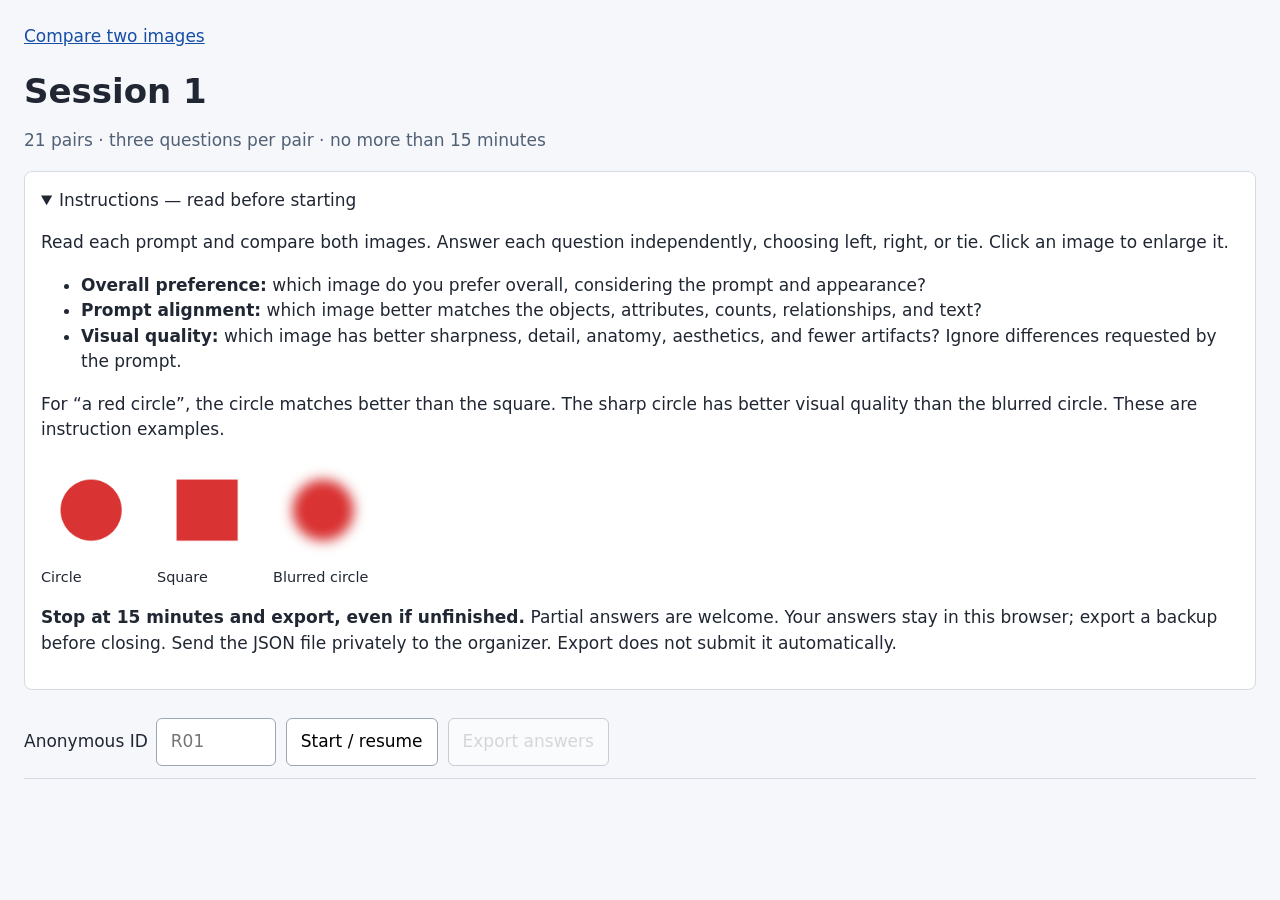
==== session_01.html @ f00c3ccf "Add image comparison sessions" ====
<!doctype html>
<html lang="en"><head><meta charset="utf-8"><meta name="viewport" content="width=device-width,initial-scale=1"><title>Compare two images</title><link rel="stylesheet" href="style.css"></head>
<body><a href="index.html">Compare two images</a><h1 id="session-label"></h1><p class="muted">21 pairs · three questions per pair · no more than 15 minutes</p>
<details class="intro" open><summary>Instructions — read before starting</summary>
<p>Read each prompt and compare both images. Answer each question independently, choosing left, right, or tie. Click an image to enlarge it.</p>
<ul><li><strong>Overall preference:</strong> which image do you prefer overall, considering the prompt and appearance?</li><li><strong>Prompt alignment:</strong> which image better matches the objects, attributes, counts, relationships, and text?</li><li><strong>Visual quality:</strong> which image has better sharpness, detail, anatomy, aesthetics, and fewer artifacts? Ignore differences requested by the prompt.</li></ul>
<p>For “a red circle”, the circle matches better than the square. The sharp circle has better visual quality than the blurred circle. These are instruction examples.</p>
<div class="examples"><figure><img src="examples/circle.png" alt="Sharp red circle"><figcaption>Circle</figcaption></figure><figure><img src="examples/square.png" alt="Red square"><figcaption>Square</figcaption></figure><figure><img src="examples/blurred.png" alt="Blurred red circle"><figcaption>Blurred circle</figcaption></figure></div>
<p><strong>Stop at 15 minutes and export, even if unfinished.</strong> Partial answers are welcome. Your answers stay in this browser; export a backup before closing. Send the JSON file privately to the organizer. Export does not submit it automatically.</p></details>
<header class="controls"><label for="rater">Anonymous ID <input id="rater" maxlength="4" autocomplete="off" placeholder="R01"></label><button id="start">Start / resume</button><button id="export" disabled>Export answers</button></header>
<p id="notice" role="status" aria-live="polite"></p>
<main id="main" hidden><div class="progress"><span id="count"></span><progress id="progress" aria-label="Completed pairs"></progress></div><p id="prompt"></p>
<div class="pair"><div><h2>Left</h2><img id="left" alt="Left candidate"></div><div><h2>Right</h2><img id="right" alt="Right candidate"></div></div><div id="questions"></div>
<nav class="navigation" aria-label="Pair navigation"><button id="previous">Previous</button><button id="next">Next</button></nav>
<p id="finished" class="card" hidden>All 21 pairs are complete. Press Export answers, then send the downloaded JSON file privately to the organizer.</p></main>
<dialog id="zoom"><button id="close-zoom">Close</button><img id="zoom-image" alt="Enlarged candidate"></dialog>
<script type="application/json" id="session-data">{"study_id": "6f9edae0-3ae7-50fb-ac0d-486de85fe782", "subset_id": "subset_15min_v1", "block_id": "session_01", "label": "Session 1", "trials": [{"id": "9a1ab357-9d6c-44af-a66b-0d37b5c99b49", "prompt": "An aged and weathered workbench is laden with tools and materials, its surface coated with a fine layer of sawdust. A rolled-out tape measure and a wooden ruler lie parallel across the bench, both extending their lengths to aid in an unseen project. Beside these measuring tools, a ceramic ashtray cradles a lit cigar and a smoldering cigarette, their trails of smoke winding upwards. The ashtray is situated to the left of the measuring tools, and behind it, various unfinished woodworks can be glimpsed, suggesting the area is frequented by a craftsman.", "left": "11e9c752-7a51-5aa9-ae68-851c902b0d36", "right": "d9f888f0-fff7-5aed-a50e-e0c012c7e04c", "block": "session_01"}, {"id": "61f53510-3206-4b53-9963-03d936d64282", "prompt": "a photo of a brown computer keyboard", "left": "26e65fdb-dd4e-51f5-9190-faed580a10ef", "right": "4fe7bbbf-581b-5810-a6d6-d01eebea097e", "block": "session_01"}, {"id": "0ff030b8-6238-40a0-8f5e-9ea362584ab3", "prompt": "This is a clay style image. A sloth crawls slowly across a dirt road winding through the center of a dense tropical forest. Its movements emphasize the calm rhythm of the natural surroundings, with vibrant greenery stretching in all directions under the bright daylight. The serene setting evokes a sense of stillness and connection to the jungle's unhurried pace. The sloth's deliberate journey becomes a quiet, captivating focal point amid the lush scenery.", "left": "0ea621ff-c10f-5cdd-80f2-3ecca922b241", "right": "48619fd9-8948-51a5-b05e-8ec4b40d72b8", "block": "session_01"}, {"id": "c59690b6-0be3-4109-a185-a46d5be9d918", "prompt": "A long, narrow black kitchen with yellow and white floor tiles.", "left": "b82affb0-2055-55f5-8338-20c3e4b1ceaa", "right": "2919752a-5c76-5383-b906-fe5200ba4522", "block": "session_01"}, {"id": "7380527c-2f25-48cd-9e69-9e1e2922bc1d", "prompt": "Pedestrians with umbrellas navigate a wet sidewalk glistening from the rainfall. The street alongside is lined with lampposts and trees that are gently swaying in the breeze. Puddles have formed on the ground, reflecting the overcast sky and the city buildings that loom in the background.", "left": "1224a605-53a6-5d47-9e1a-96ec6e01b86d", "right": "2ddfc048-a7f8-54b4-91b8-ebc60e7d92bc", "block": "session_01"}, {"id": "0189a5d9-e355-4369-b931-a26d726e8017", "prompt": "a photo of a green couch", "left": "96101402-4174-5b80-9136-6fb6cd539374", "right": "30a179c0-d8de-5737-b6c6-c5e85a92f06f", "block": "session_01"}, {"id": "5028fbe2-9b99-416a-9e25-23c0f987dcbc", "prompt": "In a spacious room, an ornate vintage clock with a large, circular face and roman numerals stands prominently against a pastel-colored wall, its intricate hands pointing to the time. Beside it, a small, oval-shaped mirror with an elegant antique frame hangs neatly, reflecting a portion of the room\u2019s interior. The contrast in size between the commanding presence of the clock and the modest mirror creates a unique focal point in the space.", "left": "72e4d16a-21fa-5421-b724-eb3781b8e2d8", "right": "e4978dc1-552a-5e9d-9363-7f0c0d9a3635", "block": "session_01"}, {"id": "4142452b-361c-47ab-bd99-26244b9368d9", "prompt": "Two hot dogs sit on a white paper plate near a soda cup which are sitting on a green picnic table while a bike and a silver car are parked nearby.", "left": "d739da3b-cb30-53eb-95e1-c6e22da2a383", "right": "3ebc3ae4-d1dd-52c9-b6c4-62fcc84ff7c1", "block": "session_01"}, {"id": "1cad91e8-7c36-470b-a0b9-ad71e13f1200", "prompt": "a photo of a red clock and a black cell phone", "left": "51188cc4-0df0-5943-a61b-771fbd3b18f4", "right": "b6d7e191-e63f-5b17-833a-faa17890d7b2", "block": "session_01"}, {"id": "9d3a2bb6-54d2-44bf-ad62-a1917dde33ae", "prompt": "A collection of eight elegant side chairs from the 1950s, designed by Gianni Vigorelli, each stands 37 1/2 inches tall. The frames are made from pearwood, featuring a warm, golden-brown hue with a smooth finish that highlights the wood's natural grain. The seats and backrests are upholstered in a sleek, black vinyl, providing a comfortable yet durable seating surface. These chairs measure 16 1/2 inches in width and 17 3/8 inches in depth, making them well-proportioned for a variety of dining spaces.", "left": "7140a8c3-3575-54de-8a7b-85d53f3dffc3", "right": "b1cd67e1-fb62-50c2-81ad-6123e7237102", "block": "session_01"}, {"id": "3103d904-1742-4bd0-bde5-b4a337ef373e", "prompt": "The entire scene is depicted in an anime style with a masked figure in a black dress and gloves, long black hair, green eyes, holding a baton. The dress is adorned with intricate lace patterns, and the gloves are velvet. The figure stands in a moonlit forest, surrounded by towering trees and glistening dew on leaves.", "left": "a493c660-b9b6-58a8-93b3-5342c9d75d99", "right": "e266d5c0-de96-5c3c-8621-d533b2bd259b", "block": "session_01"}, {"id": "b7b3aa30-e3d9-46bf-8a1e-e9386d384bd8", "prompt": "An open pencil case with a variety of colored pencils strewn about lies adjacent to a set of sleek, black binoculars resting on the smooth surface of an aged oak desk. The desk, marked by the patina of use, features intricate grain patterns and is sprinkled with fine papers and an antique brass lamp. The combination of school supplies and exploratory equipment suggests a space dedicated to both study and adventure.", "left": "b24f66bd-04e5-58ab-b3eb-2694b84c4f03", "right": "35836e07-c595-5c7b-bf2f-b2d2c19e04cc", "block": "session_01"}, {"id": "e5c5fb71-a8c3-4f6a-9901-12ada523be6d", "prompt": "The entire scene is depicted in an anime style with a masked figure in a black dress and gloves, long black hair, green eyes, holding a baton. The dress is adorned with intricate lace patterns, and the gloves are velvet. The figure stands in a moonlit forest, surrounded by towering trees and glistening dew on leaves.", "left": "1e177cee-050a-5d0e-8cdd-097670752470", "right": "da013648-c3e2-535d-8a92-cb77ed056373", "block": "session_01"}, {"id": "efe6171b-5723-4959-b415-1accf5a3e893", "prompt": "In the soft glow of the waning daylight that filters through the window of an old-fashioned boutique, a tie with a classic diamond pattern rests elegantly on top of a pair of well-used skater sneakers. The sneakers exhibit a history of adventures in their scuffed edges and faded canvas. Set against a backdrop of antique furnishings and eclectic trinkets, the tie's smooth texture contrasts with the rough fabric of the shoes.", "left": "fa6db5ba-7808-56f6-ae10-d07ad632b96f", "right": "49764148-e175-5329-bf31-eb790506166e", "block": "session_01"}, {"id": "d5a7161c-6b8a-4ec7-9f7b-2da2d8680e4d", "prompt": "An illustration captures a profile view of an individual with flowing white hair adorned by a gold star-shaped hairpin. The person wears a white outfit with intricate gold accents, including a high collar and subtle orange highlights, contributing warmth. The background showcases a gradient of yellow and orange, evoking sunrise or sunset. The posture is poised, with a slight head turn suggesting calm and elegance. The entire scene is depicted in a style inspired by graffiti.", "left": "9f14df6c-26c3-5e6d-8990-f19efcc97aa5", "right": "df05479c-f98d-57db-8af1-9e35b2bb5ed0", "block": "session_01"}, {"id": "5c9fb440-5ecc-4838-9e33-ae648b5ff9ef", "prompt": "two white sheep, a black goat and a white goat in a field", "left": "16bcc9f1-7a5c-54c5-a9e9-7474401bb5c6", "right": "132a3897-ccc0-53dd-8013-4736a461a003", "block": "session_01"}, {"id": "439f4b86-cd6a-4e0c-b427-965607db34e0", "prompt": "A muscular, drenched figure stands chest-deep in rippling water, his soaked shirt clinging to his fit build. He sports a rugged beard, facial scars on face and arm, and smiles with eyes closed, mouth ajar showing teeth and tongue. Behind him glow blurry city lights and moon, enriching the night vibe. This picture follows an anime-inspired Celluloid visual style.", "left": "120e013b-3e1b-5b6d-a7bf-ec2a161a441c", "right": "76c64bc9-5545-55b3-9acf-7a743796eda6", "block": "session_01"}, {"id": "c275663e-85ae-4d15-a3d1-4466dbe7afb7", "prompt": "a photo of a red cake and a purple chair", "left": "d8b0ba22-6e74-5b33-ad62-0ad2a3202a6f", "right": "495556c8-f3a1-5ee0-952a-1435e5798023", "block": "session_01"}, {"id": "59eae69a-a09c-43de-912e-a61b76ad2cfc", "prompt": "a photo of a white boat and an orange hot dog", "left": "702cd387-d8c0-5736-8dee-7e94afac5761", "right": "ec7ba69e-c90c-51f9-a0c3-82906aa49350", "block": "session_01"}, {"id": "5cae1234-bb10-4406-9a55-805dd0cd8cc6", "prompt": "In the foreground, a young girl joyfully holding a colorful Rubik's cube, dressed in a crisp school uniform. Behind her, alternate versions of herself appear, one in casual attire and another in a whimsical themed costume, all suggesting a multiverse concept. This picture is created in the pointillism style.", "left": "d4dcd30a-5e20-5f05-a2ab-5f8a95721d5b", "right": "8fcf1f5a-92d3-5143-b4cf-cf6618ce7655", "block": "session_01"}, {"id": "27503d1e-1756-40d4-b187-594d577b1f95", "prompt": "a key in front of a bicycle", "left": "888fb1e4-6c5e-5d3c-8120-c427a51b83f0", "right": "ed5603fb-3e23-59d0-b490-80d43cde563a", "block": "session_01"}], "images": {"11e9c752-7a51-5aa9-ae68-851c902b0d36": "assets/11e9c752-7a51-5aa9-ae68-851c902b0d36.jpg", "d9f888f0-fff7-5aed-a50e-e0c012c7e04c": "assets/d9f888f0-fff7-5aed-a50e-e0c012c7e04c.jpg", "26e65fdb-dd4e-51f5-9190-faed580a10ef": "assets/26e65fdb-dd4e-51f5-9190-faed580a10ef.jpg", "4fe7bbbf-581b-5810-a6d6-d01eebea097e": "assets/4fe7bbbf-581b-5810-a6d6-d01eebea097e.jpg", "0ea621ff-c10f-5cdd-80f2-3ecca922b241": "assets/0ea621ff-c10f-5cdd-80f2-3ecca922b241.jpg", "48619fd9-8948-51a5-b05e-8ec4b40d72b8": "assets/48619fd9-8948-51a5-b05e-8ec4b40d72b8.jpg", "b82affb0-2055-55f5-8338-20c3e4b1ceaa": "assets/b82affb0-2055-55f5-8338-20c3e4b1ceaa.jpg", "2919752a-5c76-5383-b906-fe5200ba4522": "assets/2919752a-5c76-5383-b906-fe5200ba4522.jpg", "1224a605-53a6-5d47-9e1a-96ec6e01b86d": "assets/1224a605-53a6-5d47-9e1a-96ec6e01b86d.jpg", "2ddfc048-a7f8-54b4-91b8-ebc60e7d92bc": "assets/2ddfc048-a7f8-54b4-91b8-ebc60e7d92bc.jpg", "96101402-4174-5b80-9136-6fb6cd539374": "assets/96101402-4174-5b80-9136-6fb6cd539374.jpg", "30a179c0-d8de-5737-b6c6-c5e85a92f06f": "assets/30a179c0-d8de-5737-b6c6-c5e85a92f06f.jpg", "72e4d16a-21fa-5421-b724-eb3781b8e2d8": "assets/72e4d16a-21fa-5421-b724-eb3781b8e2d8.jpg", "e4978dc1-552a-5e9d-9363-7f0c0d9a3635": "assets/e4978dc1-552a-5e9d-9363-7f0c0d9a3635.jpg", "d739da3b-cb30-53eb-95e1-c6e22da2a383": "assets/d739da3b-cb30-53eb-95e1-c6e22da2a383.jpg", "3ebc3ae4-d1dd-52c9-b6c4-62fcc84ff7c1": "assets/3ebc3ae4-d1dd-52c9-b6c4-62fcc84ff7c1.jpg", "51188cc4-0df0-5943-a61b-771fbd3b18f4": "assets/51188cc4-0df0-5943-a61b-771fbd3b18f4.jpg", "b6d7e191-e63f-5b17-833a-faa17890d7b2": "assets/b6d7e191-e63f-5b17-833a-faa17890d7b2.jpg", "7140a8c3-3575-54de-8a7b-85d53f3dffc3": "assets/7140a8c3-3575-54de-8a7b-85d53f3dffc3.jpg", "b1cd67e1-fb62-50c2-81ad-6123e7237102": "assets/b1cd67e1-fb62-50c2-81ad-6123e7237102.jpg", "a493c660-b9b6-58a8-93b3-5342c9d75d99": "assets/a493c660-b9b6-58a8-93b3-5342c9d75d99.jpg", "e266d5c0-de96-5c3c-8621-d533b2bd259b": "assets/e266d5c0-de96-5c3c-8621-d533b2bd259b.jpg", "b24f66bd-04e5-58ab-b3eb-2694b84c4f03": "assets/b24f66bd-04e5-58ab-b3eb-2694b84c4f03.jpg", "35836e07-c595-5c7b-bf2f-b2d2c19e04cc": "assets/35836e07-c595-5c7b-bf2f-b2d2c19e04cc.jpg", "1e177cee-050a-5d0e-8cdd-097670752470": "assets/1e177cee-050a-5d0e-8cdd-097670752470.jpg", "da013648-c3e2-535d-8a92-cb77ed056373": "assets/da013648-c3e2-535d-8a92-cb77ed056373.jpg", "fa6db5ba-7808-56f6-ae10-d07ad632b96f": "assets/fa6db5ba-7808-56f6-ae10-d07ad632b96f.jpg", "49764148-e175-5329-bf31-eb790506166e": "assets/49764148-e175-5329-bf31-eb790506166e.jpg", "9f14df6c-26c3-5e6d-8990-f19efcc97aa5": "assets/9f14df6c-26c3-5e6d-8990-f19efcc97aa5.jpg", "df05479c-f98d-57db-8af1-9e35b2bb5ed0": "assets/df05479c-f98d-57db-8af1-9e35b2bb5ed0.jpg", "16bcc9f1-7a5c-54c5-a9e9-7474401bb5c6": "assets/16bcc9f1-7a5c-54c5-a9e9-7474401bb5c6.jpg", "132a3897-ccc0-53dd-8013-4736a461a003": "assets/132a3897-ccc0-53dd-8013-4736a461a003.jpg", "120e013b-3e1b-5b6d-a7bf-ec2a161a441c": "assets/120e013b-3e1b-5b6d-a7bf-ec2a161a441c.jpg", "76c64bc9-5545-55b3-9acf-7a743796eda6": "assets/76c64bc9-5545-55b3-9acf-7a743796eda6.jpg", "d8b0ba22-6e74-5b33-ad62-0ad2a3202a6f": "assets/d8b0ba22-6e74-5b33-ad62-0ad2a3202a6f.jpg", "495556c8-f3a1-5ee0-952a-1435e5798023": "assets/495556c8-f3a1-5ee0-952a-1435e5798023.jpg", "702cd387-d8c0-5736-8dee-7e94afac5761": "assets/702cd387-d8c0-5736-8dee-7e94afac5761.jpg", "ec7ba69e-c90c-51f9-a0c3-82906aa49350": "assets/ec7ba69e-c90c-51f9-a0c3-82906aa49350.jpg", "d4dcd30a-5e20-5f05-a2ab-5f8a95721d5b": "assets/d4dcd30a-5e20-5f05-a2ab-5f8a95721d5b.jpg", "8fcf1f5a-92d3-5143-b4cf-cf6618ce7655": "assets/8fcf1f5a-92d3-5143-b4cf-cf6618ce7655.jpg", "888fb1e4-6c5e-5d3c-8120-c427a51b83f0": "assets/888fb1e4-6c5e-5d3c-8120-c427a51b83f0.jpg", "ed5603fb-3e23-59d0-b490-80d43cde563a": "assets/ed5603fb-3e23-59d0-b490-80d43cde563a.jpg"}}</script><script src="session.js"></script></body></html>
---- style.css ----
:root{font:17px/1.5 system-ui,sans-serif;color:#202733;background:#f5f7fa}
body{max-width:1450px;margin:24px auto;padding:0 24px 48px}
h1{line-height:1.15;margin-bottom:8px}h2{font-size:1.15rem}
a{color:#174ea6}button,input{font:inherit;padding:10px 14px;border:1px solid #9ca6b4;border-radius:6px}button{cursor:pointer;background:white}button:disabled{cursor:default;opacity:.5}button:focus-visible,input:focus-visible,a:focus-visible{outline:3px solid #1767cf;outline-offset:3px}
.intro,.card,details,fieldset{background:white;border:1px solid #d4dbe4;border-radius:8px;padding:16px;margin:16px 0}
.muted{color:#516075}.controls{position:sticky;top:0;background:#f5f7fa;padding:12px 0;z-index:1;border-bottom:1px solid #d4dbe4;display:flex;align-items:center;gap:10px;flex-wrap:wrap}.controls label{display:flex;align-items:center;gap:8px}.controls input{width:90px}
.progress{margin:12px 0}progress{width:100%;height:18px}#notice{display:block;margin-top:8px;color:#7b3210}#prompt{white-space:pre-wrap;line-height:1.6;background:white;padding:16px;border-radius:8px}
.pair{display:grid;grid-template-columns:1fr 1fr;gap:18px}.pair h2{margin:4px 0}.pair img{display:block;width:100%;aspect-ratio:1;object-fit:contain;cursor:zoom-in;background:#e6ebf1}
legend{font-weight:650}fieldset label{display:inline-flex;align-items:center;gap:8px;margin-right:20px;padding:8px;cursor:pointer}fieldset input{width:18px;height:18px}
.navigation{display:flex;gap:12px;margin-top:16px}.examples{display:flex;gap:16px;flex-wrap:wrap}.examples figure{margin:0;font-size:.85rem}.examples img{width:100px;height:100px;object-fit:contain}
dialog{max-width:96vw;max-height:96vh;border:1px solid #aab5c4;border-radius:8px}dialog img{display:block;max-width:90vw;max-height:88vh;width:auto;height:auto}dialog::backdrop{background:#202733aa}
.sessions{display:grid;grid-template-columns:repeat(auto-fit,minmax(200px,1fr));gap:16px}.sessions a{display:block;padding:20px;background:white;border:1px solid #d4dbe4;border-radius:8px;font-weight:650;text-decoration:none}.sessions a:hover{border-color:#174ea6}
@media(max-width:650px){body{padding:0 12px}.pair{gap:8px}.controls{position:static}fieldset label{margin-right:6px}}
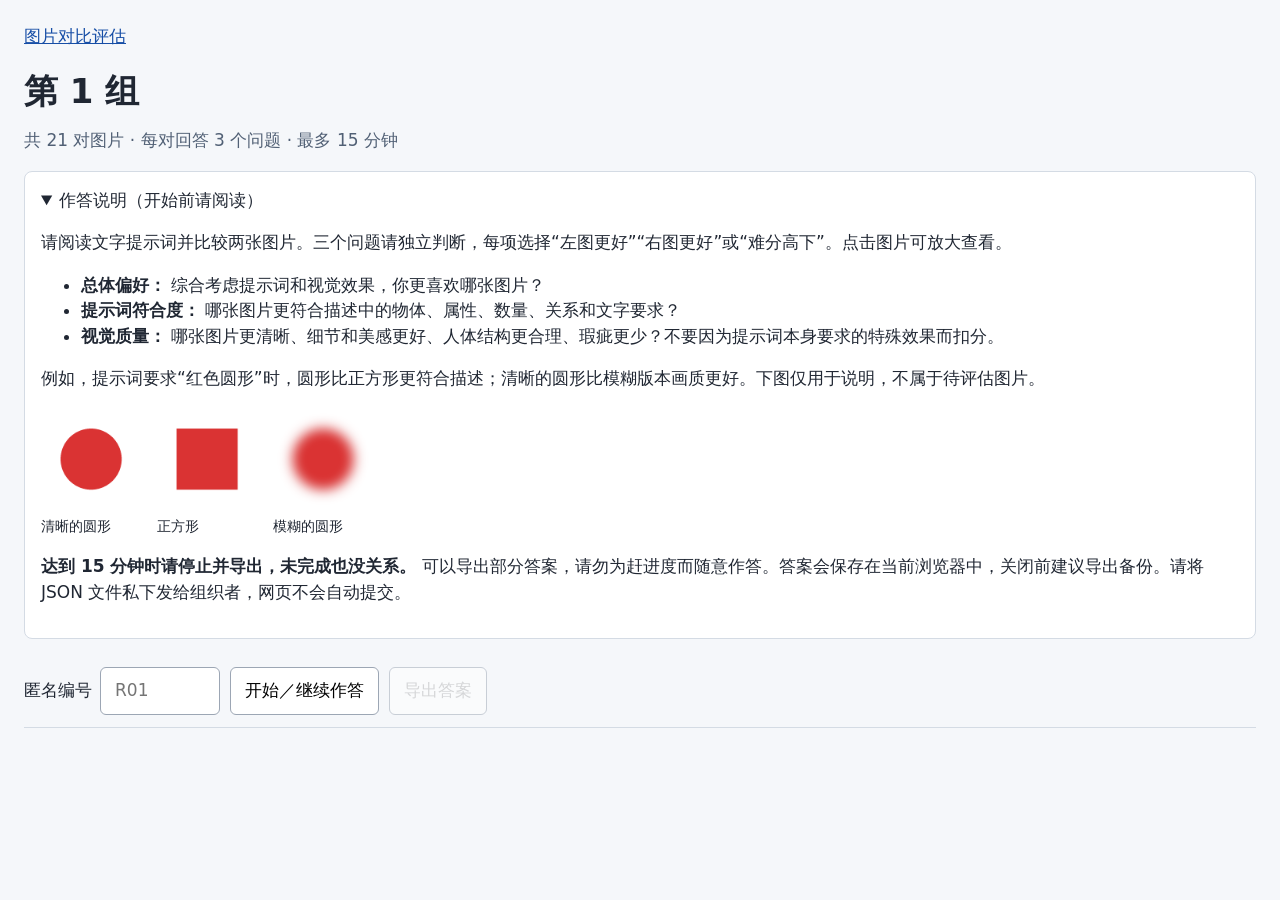
==== commit f7cab70b: "Localize volunteer pages and instructions in Simplified Chinese" ====
--- a/session_01.html
+++ b/session_01.html
@@ -1,17 +1,17 @@
 <!doctype html>
-<html lang="en"><head><meta charset="utf-8"><meta name="viewport" content="width=device-width,initial-scale=1"><title>Compare two images</title><link rel="stylesheet" href="style.css"></head>
-<body><a href="index.html">Compare two images</a><h1 id="session-label"></h1><p class="muted">21 pairs · three questions per pair · no more than 15 minutes</p>
-<details class="intro" open><summary>Instructions — read before starting</summary>
-<p>Read each prompt and compare both images. Answer each question independently, choosing left, right, or tie. Click an image to enlarge it.</p>
-<ul><li><strong>Overall preference:</strong> which image do you prefer overall, considering the prompt and appearance?</li><li><strong>Prompt alignment:</strong> which image better matches the objects, attributes, counts, relationships, and text?</li><li><strong>Visual quality:</strong> which image has better sharpness, detail, anatomy, aesthetics, and fewer artifacts? Ignore differences requested by the prompt.</li></ul>
-<p>For “a red circle”, the circle matches better than the square. The sharp circle has better visual quality than the blurred circle. These are instruction examples.</p>
-<div class="examples"><figure><img src="examples/circle.png" alt="Sharp red circle"><figcaption>Circle</figcaption></figure><figure><img src="examples/square.png" alt="Red square"><figcaption>Square</figcaption></figure><figure><img src="examples/blurred.png" alt="Blurred red circle"><figcaption>Blurred circle</figcaption></figure></div>
-<p><strong>Stop at 15 minutes and export, even if unfinished.</strong> Partial answers are welcome. Your answers stay in this browser; export a backup before closing. Send the JSON file privately to the organizer. Export does not submit it automatically.</p></details>
-<header class="controls"><label for="rater">Anonymous ID <input id="rater" maxlength="4" autocomplete="off" placeholder="R01"></label><button id="start">Start / resume</button><button id="export" disabled>Export answers</button></header>
+<html lang="zh-CN"><head><meta charset="utf-8"><meta name="viewport" content="width=device-width,initial-scale=1"><title>图片对比评估</title><link rel="stylesheet" href="style.css"></head>
+<body><a href="index.html">图片对比评估</a><h1 id="session-label"></h1><p class="muted">共 21 对图片 · 每对回答 3 个问题 · 最多 15 分钟</p>
+<details class="intro" open><summary>作答说明（开始前请阅读）</summary>
+<p>请阅读文字提示词并比较两张图片。三个问题请独立判断，每项选择“左图更好”“右图更好”或“难分高下”。点击图片可放大查看。</p>
+<ul><li><strong>总体偏好：</strong> 综合考虑提示词和视觉效果，你更喜欢哪张图片？</li><li><strong>提示词符合度：</strong> 哪张图片更符合描述中的物体、属性、数量、关系和文字要求？</li><li><strong>视觉质量：</strong> 哪张图片更清晰、细节和美感更好、人体结构更合理、瑕疵更少？不要因为提示词本身要求的特殊效果而扣分。</li></ul>
+<p>例如，提示词要求“红色圆形”时，圆形比正方形更符合描述；清晰的圆形比模糊版本画质更好。下图仅用于说明，不属于待评估图片。</p>
+<div class="examples"><figure><img src="examples/circle.png" alt="清晰的红色圆形"><figcaption>清晰的圆形</figcaption></figure><figure><img src="examples/square.png" alt="红色正方形"><figcaption>正方形</figcaption></figure><figure><img src="examples/blurred.png" alt="模糊的红色圆形"><figcaption>模糊的圆形</figcaption></figure></div>
+<p><strong>达到 15 分钟时请停止并导出，未完成也没关系。</strong> 可以导出部分答案，请勿为赶进度而随意作答。答案会保存在当前浏览器中，关闭前建议导出备份。请将 JSON 文件私下发给组织者，网页不会自动提交。</p></details>
+<header class="controls"><label for="rater">匿名编号 <input id="rater" maxlength="4" autocomplete="off" placeholder="R01"></label><button id="start">开始／继续作答</button><button id="export" disabled>导出答案</button></header>
 <p id="notice" role="status" aria-live="polite"></p>
-<main id="main" hidden><div class="progress"><span id="count"></span><progress id="progress" aria-label="Completed pairs"></progress></div><p id="prompt"></p>
-<div class="pair"><div><h2>Left</h2><img id="left" alt="Left candidate"></div><div><h2>Right</h2><img id="right" alt="Right candidate"></div></div><div id="questions"></div>
-<nav class="navigation" aria-label="Pair navigation"><button id="previous">Previous</button><button id="next">Next</button></nav>
-<p id="finished" class="card" hidden>All 21 pairs are complete. Press Export answers, then send the downloaded JSON file privately to the organizer.</p></main>
-<dialog id="zoom"><button id="close-zoom">Close</button><img id="zoom-image" alt="Enlarged candidate"></dialog>
+<main id="main" hidden><div class="progress"><span id="count"></span><progress id="progress" aria-label="已完成的图片对数"></progress></div><p id="prompt"></p>
+<div class="pair"><div><h2>左图</h2><img id="left" alt="左侧待比较图片"></div><div><h2>右图</h2><img id="right" alt="右侧待比较图片"></div></div><div id="questions"></div>
+<nav class="navigation" aria-label="切换图片对"><button id="previous">上一对</button><button id="next">下一对</button></nav>
+<p id="finished" class="card" hidden>已完成全部 21 对图片。请点击“导出答案”，再将下载的 JSON 文件私下发给组织者。</p></main>
+<dialog id="zoom"><button id="close-zoom">关闭</button><img id="zoom-image" alt="放大的图片"></dialog>
 <script type="application/json" id="session-data">{"study_id": "6f9edae0-3ae7-50fb-ac0d-486de85fe782", "subset_id": "subset_15min_v1", "block_id": "session_01", "label": "Session 1", "trials": [{"id": "9a1ab357-9d6c-44af-a66b-0d37b5c99b49", "prompt": "An aged and weathered workbench is laden with tools and materials, its surface coated with a fine layer of sawdust. A rolled-out tape measure and a wooden ruler lie parallel across the bench, both extending their lengths to aid in an unseen project. Beside these measuring tools, a ceramic ashtray cradles a lit cigar and a smoldering cigarette, their trails of smoke winding upwards. The ashtray is situated to the left of the measuring tools, and behind it, various unfinished woodworks can be glimpsed, suggesting the area is frequented by a craftsman.", "left": "11e9c752-7a51-5aa9-ae68-851c902b0d36", "right": "d9f888f0-fff7-5aed-a50e-e0c012c7e04c", "block": "session_01"}, {"id": "61f53510-3206-4b53-9963-03d936d64282", "prompt": "a photo of a brown computer keyboard", "left": "26e65fdb-dd4e-51f5-9190-faed580a10ef", "right": "4fe7bbbf-581b-5810-a6d6-d01eebea097e", "block": "session_01"}, {"id": "0ff030b8-6238-40a0-8f5e-9ea362584ab3", "prompt": "This is a clay style image. A sloth crawls slowly across a dirt road winding through the center of a dense tropical forest. Its movements emphasize the calm rhythm of the natural surroundings, with vibrant greenery stretching in all directions under the bright daylight. The serene setting evokes a sense of stillness and connection to the jungle's unhurried pace. The sloth's deliberate journey becomes a quiet, captivating focal point amid the lush scenery.", "left": "0ea621ff-c10f-5cdd-80f2-3ecca922b241", "right": "48619fd9-8948-51a5-b05e-8ec4b40d72b8", "block": "session_01"}, {"id": "c59690b6-0be3-4109-a185-a46d5be9d918", "prompt": "A long, narrow black kitchen with yellow and white floor tiles.", "left": "b82affb0-2055-55f5-8338-20c3e4b1ceaa", "right": "2919752a-5c76-5383-b906-fe5200ba4522", "block": "session_01"}, {"id": "7380527c-2f25-48cd-9e69-9e1e2922bc1d", "prompt": "Pedestrians with umbrellas navigate a wet sidewalk glistening from the rainfall. The street alongside is lined with lampposts and trees that are gently swaying in the breeze. Puddles have formed on the ground, reflecting the overcast sky and the city buildings that loom in the background.", "left": "1224a605-53a6-5d47-9e1a-96ec6e01b86d", "right": "2ddfc048-a7f8-54b4-91b8-ebc60e7d92bc", "block": "session_01"}, {"id": "0189a5d9-e355-4369-b931-a26d726e8017", "prompt": "a photo of a green couch", "left": "96101402-4174-5b80-9136-6fb6cd539374", "right": "30a179c0-d8de-5737-b6c6-c5e85a92f06f", "block": "session_01"}, {"id": "5028fbe2-9b99-416a-9e25-23c0f987dcbc", "prompt": "In a spacious room, an ornate vintage clock with a large, circular face and roman numerals stands prominently against a pastel-colored wall, its intricate hands pointing to the time. Beside it, a small, oval-shaped mirror with an elegant antique frame hangs neatly, reflecting a portion of the room\u2019s interior. The contrast in size between the commanding presence of the clock and the modest mirror creates a unique focal point in the space.", "left": "72e4d16a-21fa-5421-b724-eb3781b8e2d8", "right": "e4978dc1-552a-5e9d-9363-7f0c0d9a3635", "block": "session_01"}, {"id": "4142452b-361c-47ab-bd99-26244b9368d9", "prompt": "Two hot dogs sit on a white paper plate near a soda cup which are sitting on a green picnic table while a bike and a silver car are parked nearby.", "left": "d739da3b-cb30-53eb-95e1-c6e22da2a383", "right": "3ebc3ae4-d1dd-52c9-b6c4-62fcc84ff7c1", "block": "session_01"}, {"id": "1cad91e8-7c36-470b-a0b9-ad71e13f1200", "prompt": "a photo of a red clock and a black cell phone", "left": "51188cc4-0df0-5943-a61b-771fbd3b18f4", "right": "b6d7e191-e63f-5b17-833a-faa17890d7b2", "block": "session_01"}, {"id": "9d3a2bb6-54d2-44bf-ad62-a1917dde33ae", "prompt": "A collection of eight elegant side chairs from the 1950s, designed by Gianni Vigorelli, each stands 37 1/2 inches tall. The frames are made from pearwood, featuring a warm, golden-brown hue with a smooth finish that highlights the wood's natural grain. The seats and backrests are upholstered in a sleek, black vinyl, providing a comfortable yet durable seating surface. These chairs measure 16 1/2 inches in width and 17 3/8 inches in depth, making them well-proportioned for a variety of dining spaces.", "left": "7140a8c3-3575-54de-8a7b-85d53f3dffc3", "right": "b1cd67e1-fb62-50c2-81ad-6123e7237102", "block": "session_01"}, {"id": "3103d904-1742-4bd0-bde5-b4a337ef373e", "prompt": "The entire scene is depicted in an anime style with a masked figure in a black dress and gloves, long black hair, green eyes, holding a baton. The dress is adorned with intricate lace patterns, and the gloves are velvet. The figure stands in a moonlit forest, surrounded by towering trees and glistening dew on leaves.", "left": "a493c660-b9b6-58a8-93b3-5342c9d75d99", "right": "e266d5c0-de96-5c3c-8621-d533b2bd259b", "block": "session_01"}, {"id": "b7b3aa30-e3d9-46bf-8a1e-e9386d384bd8", "prompt": "An open pencil case with a variety of colored pencils strewn about lies adjacent to a set of sleek, black binoculars resting on the smooth surface of an aged oak desk. The desk, marked by the patina of use, features intricate grain patterns and is sprinkled with fine papers and an antique brass lamp. The combination of school supplies and exploratory equipment suggests a space dedicated to both study and adventure.", "left": "b24f66bd-04e5-58ab-b3eb-2694b84c4f03", "right": "35836e07-c595-5c7b-bf2f-b2d2c19e04cc", "block": "session_01"}, {"id": "e5c5fb71-a8c3-4f6a-9901-12ada523be6d", "prompt": "The entire scene is depicted in an anime style with a masked figure in a black dress and gloves, long black hair, green eyes, holding a baton. The dress is adorned with intricate lace patterns, and the gloves are velvet. The figure stands in a moonlit forest, surrounded by towering trees and glistening dew on leaves.", "left": "1e177cee-050a-5d0e-8cdd-097670752470", "right": "da013648-c3e2-535d-8a92-cb77ed056373", "block": "session_01"}, {"id": "efe6171b-5723-4959-b415-1accf5a3e893", "prompt": "In the soft glow of the waning daylight that filters through the window of an old-fashioned boutique, a tie with a classic diamond pattern rests elegantly on top of a pair of well-used skater sneakers. The sneakers exhibit a history of adventures in their scuffed edges and faded canvas. Set against a backdrop of antique furnishings and eclectic trinkets, the tie's smooth texture contrasts with the rough fabric of the shoes.", "left": "fa6db5ba-7808-56f6-ae10-d07ad632b96f", "right": "49764148-e175-5329-bf31-eb790506166e", "block": "session_01"}, {"id": "d5a7161c-6b8a-4ec7-9f7b-2da2d8680e4d", "prompt": "An illustration captures a profile view of an individual with flowing white hair adorned by a gold star-shaped hairpin. The person wears a white outfit with intricate gold accents, including a high collar and subtle orange highlights, contributing warmth. The background showcases a gradient of yellow and orange, evoking sunrise or sunset. The posture is poised, with a slight head turn suggesting calm and elegance. The entire scene is depicted in a style inspired by graffiti.", "left": "9f14df6c-26c3-5e6d-8990-f19efcc97aa5", "right": "df05479c-f98d-57db-8af1-9e35b2bb5ed0", "block": "session_01"}, {"id": "5c9fb440-5ecc-4838-9e33-ae648b5ff9ef", "prompt": "two white sheep, a black goat and a white goat in a field", "left": "16bcc9f1-7a5c-54c5-a9e9-7474401bb5c6", "right": "132a3897-ccc0-53dd-8013-4736a461a003", "block": "session_01"}, {"id": "439f4b86-cd6a-4e0c-b427-965607db34e0", "prompt": "A muscular, drenched figure stands chest-deep in rippling water, his soaked shirt clinging to his fit build. He sports a rugged beard, facial scars on face and arm, and smiles with eyes closed, mouth ajar showing teeth and tongue. Behind him glow blurry city lights and moon, enriching the night vibe. This picture follows an anime-inspired Celluloid visual style.", "left": "120e013b-3e1b-5b6d-a7bf-ec2a161a441c", "right": "76c64bc9-5545-55b3-9acf-7a743796eda6", "block": "session_01"}, {"id": "c275663e-85ae-4d15-a3d1-4466dbe7afb7", "prompt": "a photo of a red cake and a purple chair", "left": "d8b0ba22-6e74-5b33-ad62-0ad2a3202a6f", "right": "495556c8-f3a1-5ee0-952a-1435e5798023", "block": "session_01"}, {"id": "59eae69a-a09c-43de-912e-a61b76ad2cfc", "prompt": "a photo of a white boat and an orange hot dog", "left": "702cd387-d8c0-5736-8dee-7e94afac5761", "right": "ec7ba69e-c90c-51f9-a0c3-82906aa49350", "block": "session_01"}, {"id": "5cae1234-bb10-4406-9a55-805dd0cd8cc6", "prompt": "In the foreground, a young girl joyfully holding a colorful Rubik's cube, dressed in a crisp school uniform. Behind her, alternate versions of herself appear, one in casual attire and another in a whimsical themed costume, all suggesting a multiverse concept. This picture is created in the pointillism style.", "left": "d4dcd30a-5e20-5f05-a2ab-5f8a95721d5b", "right": "8fcf1f5a-92d3-5143-b4cf-cf6618ce7655", "block": "session_01"}, {"id": "27503d1e-1756-40d4-b187-594d577b1f95", "prompt": "a key in front of a bicycle", "left": "888fb1e4-6c5e-5d3c-8120-c427a51b83f0", "right": "ed5603fb-3e23-59d0-b490-80d43cde563a", "block": "session_01"}], "images": {"11e9c752-7a51-5aa9-ae68-851c902b0d36": "assets/11e9c752-7a51-5aa9-ae68-851c902b0d36.jpg", "d9f888f0-fff7-5aed-a50e-e0c012c7e04c": "assets/d9f888f0-fff7-5aed-a50e-e0c012c7e04c.jpg", "26e65fdb-dd4e-51f5-9190-faed580a10ef": "assets/26e65fdb-dd4e-51f5-9190-faed580a10ef.jpg", "4fe7bbbf-581b-5810-a6d6-d01eebea097e": "assets/4fe7bbbf-581b-5810-a6d6-d01eebea097e.jpg", "0ea621ff-c10f-5cdd-80f2-3ecca922b241": "assets/0ea621ff-c10f-5cdd-80f2-3ecca922b241.jpg", "48619fd9-8948-51a5-b05e-8ec4b40d72b8": "assets/48619fd9-8948-51a5-b05e-8ec4b40d72b8.jpg", "b82affb0-2055-55f5-8338-20c3e4b1ceaa": "assets/b82affb0-2055-55f5-8338-20c3e4b1ceaa.jpg", "2919752a-5c76-5383-b906-fe5200ba4522": "assets/2919752a-5c76-5383-b906-fe5200ba4522.jpg", "1224a605-53a6-5d47-9e1a-96ec6e01b86d": "assets/1224a605-53a6-5d47-9e1a-96ec6e01b86d.jpg", "2ddfc048-a7f8-54b4-91b8-ebc60e7d92bc": "assets/2ddfc048-a7f8-54b4-91b8-ebc60e7d92bc.jpg", "96101402-4174-5b80-9136-6fb6cd539374": "assets/96101402-4174-5b80-9136-6fb6cd539374.jpg", "30a179c0-d8de-5737-b6c6-c5e85a92f06f": "assets/30a179c0-d8de-5737-b6c6-c5e85a92f06f.jpg", "72e4d16a-21fa-5421-b724-eb3781b8e2d8": "assets/72e4d16a-21fa-5421-b724-eb3781b8e2d8.jpg", "e4978dc1-552a-5e9d-9363-7f0c0d9a3635": "assets/e4978dc1-552a-5e9d-9363-7f0c0d9a3635.jpg", "d739da3b-cb30-53eb-95e1-c6e22da2a383": "assets/d739da3b-cb30-53eb-95e1-c6e22da2a383.jpg", "3ebc3ae4-d1dd-52c9-b6c4-62fcc84ff7c1": "assets/3ebc3ae4-d1dd-52c9-b6c4-62fcc84ff7c1.jpg", "51188cc4-0df0-5943-a61b-771fbd3b18f4": "assets/51188cc4-0df0-5943-a61b-771fbd3b18f4.jpg", "b6d7e191-e63f-5b17-833a-faa17890d7b2": "assets/b6d7e191-e63f-5b17-833a-faa17890d7b2.jpg", "7140a8c3-3575-54de-8a7b-85d53f3dffc3": "assets/7140a8c3-3575-54de-8a7b-85d53f3dffc3.jpg", "b1cd67e1-fb62-50c2-81ad-6123e7237102": "assets/b1cd67e1-fb62-50c2-81ad-6123e7237102.jpg", "a493c660-b9b6-58a8-93b3-5342c9d75d99": "assets/a493c660-b9b6-58a8-93b3-5342c9d75d99.jpg", "e266d5c0-de96-5c3c-8621-d533b2bd259b": "assets/e266d5c0-de96-5c3c-8621-d533b2bd259b.jpg", "b24f66bd-04e5-58ab-b3eb-2694b84c4f03": "assets/b24f66bd-04e5-58ab-b3eb-2694b84c4f03.jpg", "35836e07-c595-5c7b-bf2f-b2d2c19e04cc": "assets/35836e07-c595-5c7b-bf2f-b2d2c19e04cc.jpg", "1e177cee-050a-5d0e-8cdd-097670752470": "assets/1e177cee-050a-5d0e-8cdd-097670752470.jpg", "da013648-c3e2-535d-8a92-cb77ed056373": "assets/da013648-c3e2-535d-8a92-cb77ed056373.jpg", "fa6db5ba-7808-56f6-ae10-d07ad632b96f": "assets/fa6db5ba-7808-56f6-ae10-d07ad632b96f.jpg", "49764148-e175-5329-bf31-eb790506166e": "assets/49764148-e175-5329-bf31-eb790506166e.jpg", "9f14df6c-26c3-5e6d-8990-f19efcc97aa5": "assets/9f14df6c-26c3-5e6d-8990-f19efcc97aa5.jpg", "df05479c-f98d-57db-8af1-9e35b2bb5ed0": "assets/df05479c-f98d-57db-8af1-9e35b2bb5ed0.jpg", "16bcc9f1-7a5c-54c5-a9e9-7474401bb5c6": "assets/16bcc9f1-7a5c-54c5-a9e9-7474401bb5c6.jpg", "132a3897-ccc0-53dd-8013-4736a461a003": "assets/132a3897-ccc0-53dd-8013-4736a461a003.jpg", "120e013b-3e1b-5b6d-a7bf-ec2a161a441c": "assets/120e013b-3e1b-5b6d-a7bf-ec2a161a441c.jpg", "76c64bc9-5545-55b3-9acf-7a743796eda6": "assets/76c64bc9-5545-55b3-9acf-7a743796eda6.jpg", "d8b0ba22-6e74-5b33-ad62-0ad2a3202a6f": "assets/d8b0ba22-6e74-5b33-ad62-0ad2a3202a6f.jpg", "495556c8-f3a1-5ee0-952a-1435e5798023": "assets/495556c8-f3a1-5ee0-952a-1435e5798023.jpg", "702cd387-d8c0-5736-8dee-7e94afac5761": "assets/702cd387-d8c0-5736-8dee-7e94afac5761.jpg", "ec7ba69e-c90c-51f9-a0c3-82906aa49350": "assets/ec7ba69e-c90c-51f9-a0c3-82906aa49350.jpg", "d4dcd30a-5e20-5f05-a2ab-5f8a95721d5b": "assets/d4dcd30a-5e20-5f05-a2ab-5f8a95721d5b.jpg", "8fcf1f5a-92d3-5143-b4cf-cf6618ce7655": "assets/8fcf1f5a-92d3-5143-b4cf-cf6618ce7655.jpg", "888fb1e4-6c5e-5d3c-8120-c427a51b83f0": "assets/888fb1e4-6c5e-5d3c-8120-c427a51b83f0.jpg", "ed5603fb-3e23-59d0-b490-80d43cde563a": "assets/ed5603fb-3e23-59d0-b490-80d43cde563a.jpg"}}</script><script src="session.js"></script></body></html>
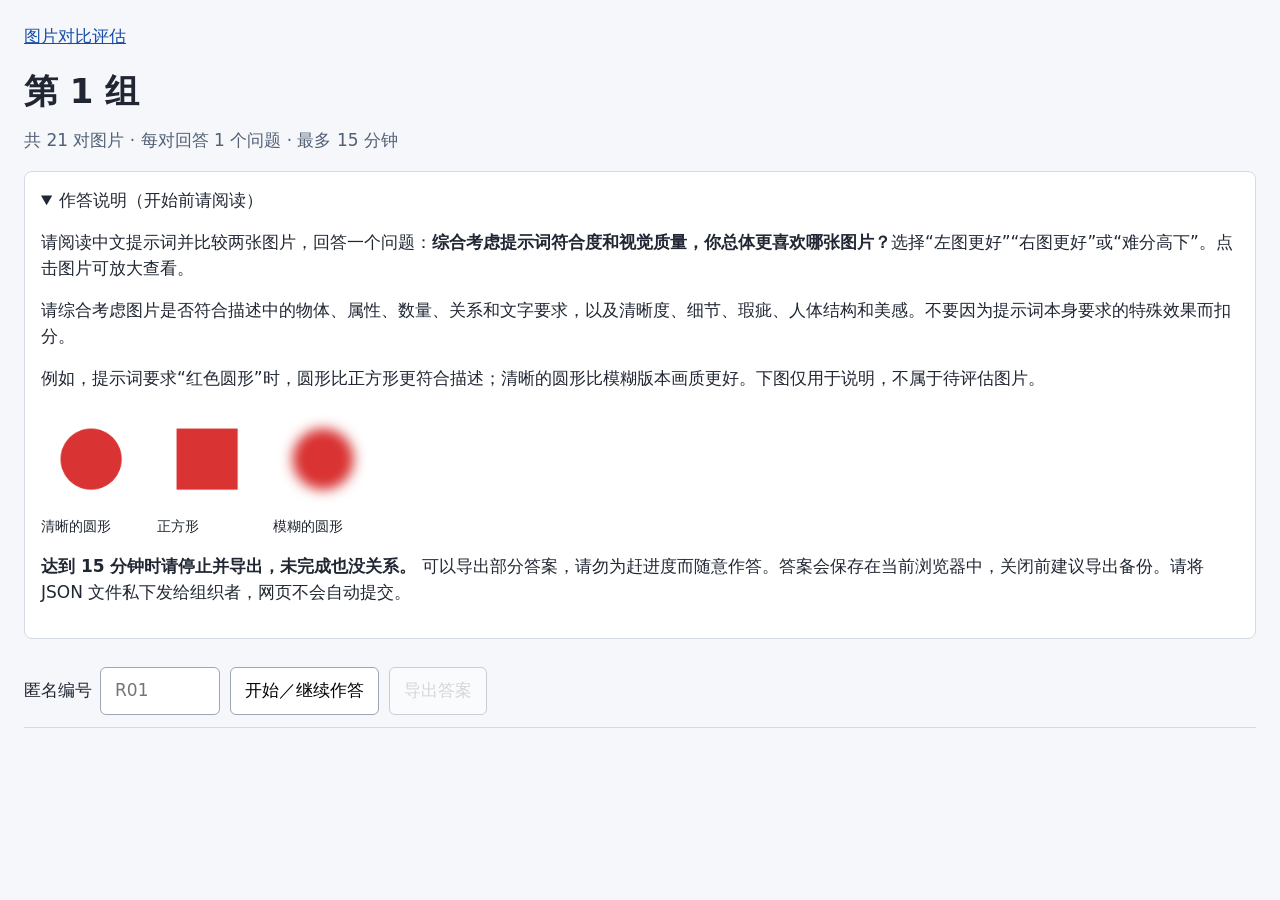
==== commit 80378942: "Use Chinese prompts and overall preference; preload upcoming pairs to remove navigation waits Images" ====
--- a/session_01.html
+++ b/session_01.html
@@ -1,17 +1,18 @@
 <!doctype html>
 <html lang="zh-CN"><head><meta charset="utf-8"><meta name="viewport" content="width=device-width,initial-scale=1"><title>图片对比评估</title><link rel="stylesheet" href="style.css"></head>
-<body><a href="index.html">图片对比评估</a><h1 id="session-label"></h1><p class="muted">共 21 对图片 · 每对回答 3 个问题 · 最多 15 分钟</p>
+<body><a href="index.html">图片对比评估</a><h1 id="session-label"></h1><p class="muted">共 21 对图片 · 每对回答 1 个问题 · 最多 15 分钟</p>
 <details class="intro" open><summary>作答说明（开始前请阅读）</summary>
-<p>请阅读文字提示词并比较两张图片。三个问题请独立判断，每项选择“左图更好”“右图更好”或“难分高下”。点击图片可放大查看。</p>
-<ul><li><strong>总体偏好：</strong> 综合考虑提示词和视觉效果，你更喜欢哪张图片？</li><li><strong>提示词符合度：</strong> 哪张图片更符合描述中的物体、属性、数量、关系和文字要求？</li><li><strong>视觉质量：</strong> 哪张图片更清晰、细节和美感更好、人体结构更合理、瑕疵更少？不要因为提示词本身要求的特殊效果而扣分。</li></ul>
+<p>请阅读中文提示词并比较两张图片，回答一个问题：<strong>综合考虑提示词符合度和视觉质量，你总体更喜欢哪张图片？</strong>选择“左图更好”“右图更好”或“难分高下”。点击图片可放大查看。</p>
+<p>请综合考虑图片是否符合描述中的物体、属性、数量、关系和文字要求，以及清晰度、细节、瑕疵、人体结构和美感。不要因为提示词本身要求的特殊效果而扣分。</p>
 <p>例如，提示词要求“红色圆形”时，圆形比正方形更符合描述；清晰的圆形比模糊版本画质更好。下图仅用于说明，不属于待评估图片。</p>
 <div class="examples"><figure><img src="examples/circle.png" alt="清晰的红色圆形"><figcaption>清晰的圆形</figcaption></figure><figure><img src="examples/square.png" alt="红色正方形"><figcaption>正方形</figcaption></figure><figure><img src="examples/blurred.png" alt="模糊的红色圆形"><figcaption>模糊的圆形</figcaption></figure></div>
 <p><strong>达到 15 分钟时请停止并导出，未完成也没关系。</strong> 可以导出部分答案，请勿为赶进度而随意作答。答案会保存在当前浏览器中，关闭前建议导出备份。请将 JSON 文件私下发给组织者，网页不会自动提交。</p></details>
 <header class="controls"><label for="rater">匿名编号 <input id="rater" maxlength="4" autocomplete="off" placeholder="R01"></label><button id="start">开始／继续作答</button><button id="export" disabled>导出答案</button></header>
 <p id="notice" role="status" aria-live="polite"></p>
 <main id="main" hidden><div class="progress"><span id="count"></span><progress id="progress" aria-label="已完成的图片对数"></progress></div><p id="prompt"></p>
+<p id="image-status" role="status" aria-live="polite"></p><button id="retry-images" hidden>重新加载图片</button>
 <div class="pair"><div><h2>左图</h2><img id="left" alt="左侧待比较图片"></div><div><h2>右图</h2><img id="right" alt="右侧待比较图片"></div></div><div id="questions"></div>
 <nav class="navigation" aria-label="切换图片对"><button id="previous">上一对</button><button id="next">下一对</button></nav>
 <p id="finished" class="card" hidden>已完成全部 21 对图片。请点击“导出答案”，再将下载的 JSON 文件私下发给组织者。</p></main>
 <dialog id="zoom"><button id="close-zoom">关闭</button><img id="zoom-image" alt="放大的图片"></dialog>
-<script type="application/json" id="session-data">{"study_id": "6f9edae0-3ae7-50fb-ac0d-486de85fe782", "subset_id": "subset_15min_v1", "block_id": "session_01", "label": "Session 1", "trials": [{"id": "9a1ab357-9d6c-44af-a66b-0d37b5c99b49", "prompt": "An aged and weathered workbench is laden with tools and materials, its surface coated with a fine layer of sawdust. A rolled-out tape measure and a wooden ruler lie parallel across the bench, both extending their lengths to aid in an unseen project. Beside these measuring tools, a ceramic ashtray cradles a lit cigar and a smoldering cigarette, their trails of smoke winding upwards. The ashtray is situated to the left of the measuring tools, and behind it, various unfinished woodworks can be glimpsed, suggesting the area is frequented by a craftsman.", "left": "11e9c752-7a51-5aa9-ae68-851c902b0d36", "right": "d9f888f0-fff7-5aed-a50e-e0c012c7e04c", "block": "session_01"}, {"id": "61f53510-3206-4b53-9963-03d936d64282", "prompt": "a photo of a brown computer keyboard", "left": "26e65fdb-dd4e-51f5-9190-faed580a10ef", "right": "4fe7bbbf-581b-5810-a6d6-d01eebea097e", "block": "session_01"}, {"id": "0ff030b8-6238-40a0-8f5e-9ea362584ab3", "prompt": "This is a clay style image. A sloth crawls slowly across a dirt road winding through the center of a dense tropical forest. Its movements emphasize the calm rhythm of the natural surroundings, with vibrant greenery stretching in all directions under the bright daylight. The serene setting evokes a sense of stillness and connection to the jungle's unhurried pace. The sloth's deliberate journey becomes a quiet, captivating focal point amid the lush scenery.", "left": "0ea621ff-c10f-5cdd-80f2-3ecca922b241", "right": "48619fd9-8948-51a5-b05e-8ec4b40d72b8", "block": "session_01"}, {"id": "c59690b6-0be3-4109-a185-a46d5be9d918", "prompt": "A long, narrow black kitchen with yellow and white floor tiles.", "left": "b82affb0-2055-55f5-8338-20c3e4b1ceaa", "right": "2919752a-5c76-5383-b906-fe5200ba4522", "block": "session_01"}, {"id": "7380527c-2f25-48cd-9e69-9e1e2922bc1d", "prompt": "Pedestrians with umbrellas navigate a wet sidewalk glistening from the rainfall. The street alongside is lined with lampposts and trees that are gently swaying in the breeze. Puddles have formed on the ground, reflecting the overcast sky and the city buildings that loom in the background.", "left": "1224a605-53a6-5d47-9e1a-96ec6e01b86d", "right": "2ddfc048-a7f8-54b4-91b8-ebc60e7d92bc", "block": "session_01"}, {"id": "0189a5d9-e355-4369-b931-a26d726e8017", "prompt": "a photo of a green couch", "left": "96101402-4174-5b80-9136-6fb6cd539374", "right": "30a179c0-d8de-5737-b6c6-c5e85a92f06f", "block": "session_01"}, {"id": "5028fbe2-9b99-416a-9e25-23c0f987dcbc", "prompt": "In a spacious room, an ornate vintage clock with a large, circular face and roman numerals stands prominently against a pastel-colored wall, its intricate hands pointing to the time. Beside it, a small, oval-shaped mirror with an elegant antique frame hangs neatly, reflecting a portion of the room\u2019s interior. The contrast in size between the commanding presence of the clock and the modest mirror creates a unique focal point in the space.", "left": "72e4d16a-21fa-5421-b724-eb3781b8e2d8", "right": "e4978dc1-552a-5e9d-9363-7f0c0d9a3635", "block": "session_01"}, {"id": "4142452b-361c-47ab-bd99-26244b9368d9", "prompt": "Two hot dogs sit on a white paper plate near a soda cup which are sitting on a green picnic table while a bike and a silver car are parked nearby.", "left": "d739da3b-cb30-53eb-95e1-c6e22da2a383", "right": "3ebc3ae4-d1dd-52c9-b6c4-62fcc84ff7c1", "block": "session_01"}, {"id": "1cad91e8-7c36-470b-a0b9-ad71e13f1200", "prompt": "a photo of a red clock and a black cell phone", "left": "51188cc4-0df0-5943-a61b-771fbd3b18f4", "right": "b6d7e191-e63f-5b17-833a-faa17890d7b2", "block": "session_01"}, {"id": "9d3a2bb6-54d2-44bf-ad62-a1917dde33ae", "prompt": "A collection of eight elegant side chairs from the 1950s, designed by Gianni Vigorelli, each stands 37 1/2 inches tall. The frames are made from pearwood, featuring a warm, golden-brown hue with a smooth finish that highlights the wood's natural grain. The seats and backrests are upholstered in a sleek, black vinyl, providing a comfortable yet durable seating surface. These chairs measure 16 1/2 inches in width and 17 3/8 inches in depth, making them well-proportioned for a variety of dining spaces.", "left": "7140a8c3-3575-54de-8a7b-85d53f3dffc3", "right": "b1cd67e1-fb62-50c2-81ad-6123e7237102", "block": "session_01"}, {"id": "3103d904-1742-4bd0-bde5-b4a337ef373e", "prompt": "The entire scene is depicted in an anime style with a masked figure in a black dress and gloves, long black hair, green eyes, holding a baton. The dress is adorned with intricate lace patterns, and the gloves are velvet. The figure stands in a moonlit forest, surrounded by towering trees and glistening dew on leaves.", "left": "a493c660-b9b6-58a8-93b3-5342c9d75d99", "right": "e266d5c0-de96-5c3c-8621-d533b2bd259b", "block": "session_01"}, {"id": "b7b3aa30-e3d9-46bf-8a1e-e9386d384bd8", "prompt": "An open pencil case with a variety of colored pencils strewn about lies adjacent to a set of sleek, black binoculars resting on the smooth surface of an aged oak desk. The desk, marked by the patina of use, features intricate grain patterns and is sprinkled with fine papers and an antique brass lamp. The combination of school supplies and exploratory equipment suggests a space dedicated to both study and adventure.", "left": "b24f66bd-04e5-58ab-b3eb-2694b84c4f03", "right": "35836e07-c595-5c7b-bf2f-b2d2c19e04cc", "block": "session_01"}, {"id": "e5c5fb71-a8c3-4f6a-9901-12ada523be6d", "prompt": "The entire scene is depicted in an anime style with a masked figure in a black dress and gloves, long black hair, green eyes, holding a baton. The dress is adorned with intricate lace patterns, and the gloves are velvet. The figure stands in a moonlit forest, surrounded by towering trees and glistening dew on leaves.", "left": "1e177cee-050a-5d0e-8cdd-097670752470", "right": "da013648-c3e2-535d-8a92-cb77ed056373", "block": "session_01"}, {"id": "efe6171b-5723-4959-b415-1accf5a3e893", "prompt": "In the soft glow of the waning daylight that filters through the window of an old-fashioned boutique, a tie with a classic diamond pattern rests elegantly on top of a pair of well-used skater sneakers. The sneakers exhibit a history of adventures in their scuffed edges and faded canvas. Set against a backdrop of antique furnishings and eclectic trinkets, the tie's smooth texture contrasts with the rough fabric of the shoes.", "left": "fa6db5ba-7808-56f6-ae10-d07ad632b96f", "right": "49764148-e175-5329-bf31-eb790506166e", "block": "session_01"}, {"id": "d5a7161c-6b8a-4ec7-9f7b-2da2d8680e4d", "prompt": "An illustration captures a profile view of an individual with flowing white hair adorned by a gold star-shaped hairpin. The person wears a white outfit with intricate gold accents, including a high collar and subtle orange highlights, contributing warmth. The background showcases a gradient of yellow and orange, evoking sunrise or sunset. The posture is poised, with a slight head turn suggesting calm and elegance. The entire scene is depicted in a style inspired by graffiti.", "left": "9f14df6c-26c3-5e6d-8990-f19efcc97aa5", "right": "df05479c-f98d-57db-8af1-9e35b2bb5ed0", "block": "session_01"}, {"id": "5c9fb440-5ecc-4838-9e33-ae648b5ff9ef", "prompt": "two white sheep, a black goat and a white goat in a field", "left": "16bcc9f1-7a5c-54c5-a9e9-7474401bb5c6", "right": "132a3897-ccc0-53dd-8013-4736a461a003", "block": "session_01"}, {"id": "439f4b86-cd6a-4e0c-b427-965607db34e0", "prompt": "A muscular, drenched figure stands chest-deep in rippling water, his soaked shirt clinging to his fit build. He sports a rugged beard, facial scars on face and arm, and smiles with eyes closed, mouth ajar showing teeth and tongue. Behind him glow blurry city lights and moon, enriching the night vibe. This picture follows an anime-inspired Celluloid visual style.", "left": "120e013b-3e1b-5b6d-a7bf-ec2a161a441c", "right": "76c64bc9-5545-55b3-9acf-7a743796eda6", "block": "session_01"}, {"id": "c275663e-85ae-4d15-a3d1-4466dbe7afb7", "prompt": "a photo of a red cake and a purple chair", "left": "d8b0ba22-6e74-5b33-ad62-0ad2a3202a6f", "right": "495556c8-f3a1-5ee0-952a-1435e5798023", "block": "session_01"}, {"id": "59eae69a-a09c-43de-912e-a61b76ad2cfc", "prompt": "a photo of a white boat and an orange hot dog", "left": "702cd387-d8c0-5736-8dee-7e94afac5761", "right": "ec7ba69e-c90c-51f9-a0c3-82906aa49350", "block": "session_01"}, {"id": "5cae1234-bb10-4406-9a55-805dd0cd8cc6", "prompt": "In the foreground, a young girl joyfully holding a colorful Rubik's cube, dressed in a crisp school uniform. Behind her, alternate versions of herself appear, one in casual attire and another in a whimsical themed costume, all suggesting a multiverse concept. This picture is created in the pointillism style.", "left": "d4dcd30a-5e20-5f05-a2ab-5f8a95721d5b", "right": "8fcf1f5a-92d3-5143-b4cf-cf6618ce7655", "block": "session_01"}, {"id": "27503d1e-1756-40d4-b187-594d577b1f95", "prompt": "a key in front of a bicycle", "left": "888fb1e4-6c5e-5d3c-8120-c427a51b83f0", "right": "ed5603fb-3e23-59d0-b490-80d43cde563a", "block": "session_01"}], "images": {"11e9c752-7a51-5aa9-ae68-851c902b0d36": "assets/11e9c752-7a51-5aa9-ae68-851c902b0d36.jpg", "d9f888f0-fff7-5aed-a50e-e0c012c7e04c": "assets/d9f888f0-fff7-5aed-a50e-e0c012c7e04c.jpg", "26e65fdb-dd4e-51f5-9190-faed580a10ef": "assets/26e65fdb-dd4e-51f5-9190-faed580a10ef.jpg", "4fe7bbbf-581b-5810-a6d6-d01eebea097e": "assets/4fe7bbbf-581b-5810-a6d6-d01eebea097e.jpg", "0ea621ff-c10f-5cdd-80f2-3ecca922b241": "assets/0ea621ff-c10f-5cdd-80f2-3ecca922b241.jpg", "48619fd9-8948-51a5-b05e-8ec4b40d72b8": "assets/48619fd9-8948-51a5-b05e-8ec4b40d72b8.jpg", "b82affb0-2055-55f5-8338-20c3e4b1ceaa": "assets/b82affb0-2055-55f5-8338-20c3e4b1ceaa.jpg", "2919752a-5c76-5383-b906-fe5200ba4522": "assets/2919752a-5c76-5383-b906-fe5200ba4522.jpg", "1224a605-53a6-5d47-9e1a-96ec6e01b86d": "assets/1224a605-53a6-5d47-9e1a-96ec6e01b86d.jpg", "2ddfc048-a7f8-54b4-91b8-ebc60e7d92bc": "assets/2ddfc048-a7f8-54b4-91b8-ebc60e7d92bc.jpg", "96101402-4174-5b80-9136-6fb6cd539374": "assets/96101402-4174-5b80-9136-6fb6cd539374.jpg", "30a179c0-d8de-5737-b6c6-c5e85a92f06f": "assets/30a179c0-d8de-5737-b6c6-c5e85a92f06f.jpg", "72e4d16a-21fa-5421-b724-eb3781b8e2d8": "assets/72e4d16a-21fa-5421-b724-eb3781b8e2d8.jpg", "e4978dc1-552a-5e9d-9363-7f0c0d9a3635": "assets/e4978dc1-552a-5e9d-9363-7f0c0d9a3635.jpg", "d739da3b-cb30-53eb-95e1-c6e22da2a383": "assets/d739da3b-cb30-53eb-95e1-c6e22da2a383.jpg", "3ebc3ae4-d1dd-52c9-b6c4-62fcc84ff7c1": "assets/3ebc3ae4-d1dd-52c9-b6c4-62fcc84ff7c1.jpg", "51188cc4-0df0-5943-a61b-771fbd3b18f4": "assets/51188cc4-0df0-5943-a61b-771fbd3b18f4.jpg", "b6d7e191-e63f-5b17-833a-faa17890d7b2": "assets/b6d7e191-e63f-5b17-833a-faa17890d7b2.jpg", "7140a8c3-3575-54de-8a7b-85d53f3dffc3": "assets/7140a8c3-3575-54de-8a7b-85d53f3dffc3.jpg", "b1cd67e1-fb62-50c2-81ad-6123e7237102": "assets/b1cd67e1-fb62-50c2-81ad-6123e7237102.jpg", "a493c660-b9b6-58a8-93b3-5342c9d75d99": "assets/a493c660-b9b6-58a8-93b3-5342c9d75d99.jpg", "e266d5c0-de96-5c3c-8621-d533b2bd259b": "assets/e266d5c0-de96-5c3c-8621-d533b2bd259b.jpg", "b24f66bd-04e5-58ab-b3eb-2694b84c4f03": "assets/b24f66bd-04e5-58ab-b3eb-2694b84c4f03.jpg", "35836e07-c595-5c7b-bf2f-b2d2c19e04cc": "assets/35836e07-c595-5c7b-bf2f-b2d2c19e04cc.jpg", "1e177cee-050a-5d0e-8cdd-097670752470": "assets/1e177cee-050a-5d0e-8cdd-097670752470.jpg", "da013648-c3e2-535d-8a92-cb77ed056373": "assets/da013648-c3e2-535d-8a92-cb77ed056373.jpg", "fa6db5ba-7808-56f6-ae10-d07ad632b96f": "assets/fa6db5ba-7808-56f6-ae10-d07ad632b96f.jpg", "49764148-e175-5329-bf31-eb790506166e": "assets/49764148-e175-5329-bf31-eb790506166e.jpg", "9f14df6c-26c3-5e6d-8990-f19efcc97aa5": "assets/9f14df6c-26c3-5e6d-8990-f19efcc97aa5.jpg", "df05479c-f98d-57db-8af1-9e35b2bb5ed0": "assets/df05479c-f98d-57db-8af1-9e35b2bb5ed0.jpg", "16bcc9f1-7a5c-54c5-a9e9-7474401bb5c6": "assets/16bcc9f1-7a5c-54c5-a9e9-7474401bb5c6.jpg", "132a3897-ccc0-53dd-8013-4736a461a003": "assets/132a3897-ccc0-53dd-8013-4736a461a003.jpg", "120e013b-3e1b-5b6d-a7bf-ec2a161a441c": "assets/120e013b-3e1b-5b6d-a7bf-ec2a161a441c.jpg", "76c64bc9-5545-55b3-9acf-7a743796eda6": "assets/76c64bc9-5545-55b3-9acf-7a743796eda6.jpg", "d8b0ba22-6e74-5b33-ad62-0ad2a3202a6f": "assets/d8b0ba22-6e74-5b33-ad62-0ad2a3202a6f.jpg", "495556c8-f3a1-5ee0-952a-1435e5798023": "assets/495556c8-f3a1-5ee0-952a-1435e5798023.jpg", "702cd387-d8c0-5736-8dee-7e94afac5761": "assets/702cd387-d8c0-5736-8dee-7e94afac5761.jpg", "ec7ba69e-c90c-51f9-a0c3-82906aa49350": "assets/ec7ba69e-c90c-51f9-a0c3-82906aa49350.jpg", "d4dcd30a-5e20-5f05-a2ab-5f8a95721d5b": "assets/d4dcd30a-5e20-5f05-a2ab-5f8a95721d5b.jpg", "8fcf1f5a-92d3-5143-b4cf-cf6618ce7655": "assets/8fcf1f5a-92d3-5143-b4cf-cf6618ce7655.jpg", "888fb1e4-6c5e-5d3c-8120-c427a51b83f0": "assets/888fb1e4-6c5e-5d3c-8120-c427a51b83f0.jpg", "ed5603fb-3e23-59d0-b490-80d43cde563a": "assets/ed5603fb-3e23-59d0-b490-80d43cde563a.jpg"}}</script><script src="session.js"></script></body></html>
+<script type="application/json" id="session-data">{"study_id": "6f9edae0-3ae7-50fb-ac0d-486de85fe782", "subset_id": "subset_15min_v1", "block_id": "session_01", "label": "Session 1", "trials": [{"id": "9a1ab357-9d6c-44af-a66b-0d37b5c99b49", "prompt": "An aged and weathered workbench is laden with tools and materials, its surface coated with a fine layer of sawdust. A rolled-out tape measure and a wooden ruler lie parallel across the bench, both extending their lengths to aid in an unseen project. Beside these measuring tools, a ceramic ashtray cradles a lit cigar and a smoldering cigarette, their trails of smoke winding upwards. The ashtray is situated to the left of the measuring tools, and behind it, various unfinished woodworks can be glimpsed, suggesting the area is frequented by a craftsman.", "left": "11e9c752-7a51-5aa9-ae68-851c902b0d36", "right": "d9f888f0-fff7-5aed-a50e-e0c012c7e04c", "block": "session_01", "prompt_zh": "一张老旧、饱经使用的工作台上堆满了工具和材料，台面覆着一层细细的木屑。一把拉开的卷尺和一把木尺平行放在台面上，尺身都已展开，似乎在为画面外的某项制作工作提供测量。测量工具旁，一只陶瓷烟灰缸里放着一支点燃的雪茄和一支缓缓燃烧的香烟，烟雾袅袅上升。烟灰缸位于测量工具左侧，其后方隐约可见各种尚未完成的木制品，表明这里经常有木匠工作。"}, {"id": "61f53510-3206-4b53-9963-03d936d64282", "prompt": "a photo of a brown computer keyboard", "left": "26e65fdb-dd4e-51f5-9190-faed580a10ef", "right": "4fe7bbbf-581b-5810-a6d6-d01eebea097e", "block": "session_01", "prompt_zh": "一张棕色电脑键盘的照片。"}, {"id": "0ff030b8-6238-40a0-8f5e-9ea362584ab3", "prompt": "This is a clay style image. A sloth crawls slowly across a dirt road winding through the center of a dense tropical forest. Its movements emphasize the calm rhythm of the natural surroundings, with vibrant greenery stretching in all directions under the bright daylight. The serene setting evokes a sense of stillness and connection to the jungle's unhurried pace. The sloth's deliberate journey becomes a quiet, captivating focal point amid the lush scenery.", "left": "0ea621ff-c10f-5cdd-80f2-3ecca922b241", "right": "48619fd9-8948-51a5-b05e-8ec4b40d72b8", "block": "session_01", "prompt_zh": "这是一幅黏土风格的图像。一只树懒缓慢地爬过一条土路，这条路蜿蜒穿过茂密热带森林的中心。树懒的动作凸显出自然环境平静的节奏；明亮的日光下，生机盎然的绿色植被向四面八方延伸。宁静的环境营造出静谧感，让人感受到与丛林悠缓节奏的联结。在繁茂的景色中，树懒不紧不慢的行进成为安静而引人注目的视觉焦点。"}, {"id": "c59690b6-0be3-4109-a185-a46d5be9d918", "prompt": "A long, narrow black kitchen with yellow and white floor tiles.", "left": "b82affb0-2055-55f5-8338-20c3e4b1ceaa", "right": "2919752a-5c76-5383-b906-fe5200ba4522", "block": "session_01", "prompt_zh": "一间狭长的黑色厨房，地面铺着黄色和白色瓷砖。"}, {"id": "7380527c-2f25-48cd-9e69-9e1e2922bc1d", "prompt": "Pedestrians with umbrellas navigate a wet sidewalk glistening from the rainfall. The street alongside is lined with lampposts and trees that are gently swaying in the breeze. Puddles have formed on the ground, reflecting the overcast sky and the city buildings that loom in the background.", "left": "1224a605-53a6-5d47-9e1a-96ec6e01b86d", "right": "2ddfc048-a7f8-54b4-91b8-ebc60e7d92bc", "block": "session_01", "prompt_zh": "撑着伞的行人走在人行道上，雨水让湿润的路面泛着光。旁边的街道两侧排列着路灯和树木，树枝在微风中轻轻摇曳。地面形成了水洼，倒映着阴云密布的天空和背景中隐约耸立的城市建筑。"}, {"id": "0189a5d9-e355-4369-b931-a26d726e8017", "prompt": "a photo of a green couch", "left": "96101402-4174-5b80-9136-6fb6cd539374", "right": "30a179c0-d8de-5737-b6c6-c5e85a92f06f", "block": "session_01", "prompt_zh": "一张绿色沙发的照片。"}, {"id": "5028fbe2-9b99-416a-9e25-23c0f987dcbc", "prompt": "In a spacious room, an ornate vintage clock with a large, circular face and roman numerals stands prominently against a pastel-colored wall, its intricate hands pointing to the time. Beside it, a small, oval-shaped mirror with an elegant antique frame hangs neatly, reflecting a portion of the room’s interior. The contrast in size between the commanding presence of the clock and the modest mirror creates a unique focal point in the space.", "left": "72e4d16a-21fa-5421-b724-eb3781b8e2d8", "right": "e4978dc1-552a-5e9d-9363-7f0c0d9a3635", "block": "session_01", "prompt_zh": "在一间宽敞的房间里，一座装饰华丽的古董钟醒目地立在浅色墙壁前。钟面很大，呈圆形，标有罗马数字，精巧的指针指示着时间。钟旁整齐地挂着一面小巧的椭圆形镜子，配有优雅的古董镜框，映出房间内部的一部分。大钟气派的存在感与小镜子的朴素小巧形成尺寸对比，成为空间中独特的视觉焦点。"}, {"id": "4142452b-361c-47ab-bd99-26244b9368d9", "prompt": "Two hot dogs sit on a white paper plate near a soda cup which are sitting on a green picnic table while a bike and a silver car are parked nearby.", "left": "d739da3b-cb30-53eb-95e1-c6e22da2a383", "right": "3ebc3ae4-d1dd-52c9-b6c4-62fcc84ff7c1", "block": "session_01", "prompt_zh": "一张绿色野餐桌上放着一个白色纸盘，盘中有两个热狗，旁边是一杯汽水；附近停着一辆自行车和一辆银色汽车。"}, {"id": "1cad91e8-7c36-470b-a0b9-ad71e13f1200", "prompt": "a photo of a red clock and a black cell phone", "left": "51188cc4-0df0-5943-a61b-771fbd3b18f4", "right": "b6d7e191-e63f-5b17-833a-faa17890d7b2", "block": "session_01", "prompt_zh": "一张红色时钟和黑色手机的照片。"}, {"id": "9d3a2bb6-54d2-44bf-ad62-a1917dde33ae", "prompt": "A collection of eight elegant side chairs from the 1950s, designed by Gianni Vigorelli, each stands 37 1/2 inches tall. The frames are made from pearwood, featuring a warm, golden-brown hue with a smooth finish that highlights the wood's natural grain. The seats and backrests are upholstered in a sleek, black vinyl, providing a comfortable yet durable seating surface. These chairs measure 16 1/2 inches in width and 17 3/8 inches in depth, making them well-proportioned for a variety of dining spaces.", "left": "7140a8c3-3575-54de-8a7b-85d53f3dffc3", "right": "b1cd67e1-fb62-50c2-81ad-6123e7237102", "block": "session_01", "prompt_zh": "一组由詹尼·维戈雷利设计、出自二十世纪五十年代的八把优雅无扶手椅，每把高 37 又 1/2 英寸。椅架由梨木制成，呈温暖的金棕色，表面光滑，突显木材的自然纹理。座面和靠背覆有光滑的黑色乙烯基材料，兼具舒适性与耐用性。椅子宽 16 又 1/2 英寸、深 17 又 3/8 英寸，比例匀称，适合多种用餐空间。"}, {"id": "3103d904-1742-4bd0-bde5-b4a337ef373e", "prompt": "The entire scene is depicted in an anime style with a masked figure in a black dress and gloves, long black hair, green eyes, holding a baton. The dress is adorned with intricate lace patterns, and the gloves are velvet. The figure stands in a moonlit forest, surrounded by towering trees and glistening dew on leaves.", "left": "a493c660-b9b6-58a8-93b3-5342c9d75d99", "right": "e266d5c0-de96-5c3c-8621-d533b2bd259b", "block": "session_01", "prompt_zh": "整个场景采用动漫风格：一个戴着面具的人物身穿黑色连衣裙和手套，留着长长的黑发，有绿色眼睛，手持一根短棍。连衣裙上饰有精细的蕾丝图案，手套为天鹅绒材质。人物站在月光照耀的森林里，周围是高耸的树木和叶片上闪亮的露珠。"}, {"id": "b7b3aa30-e3d9-46bf-8a1e-e9386d384bd8", "prompt": "An open pencil case with a variety of colored pencils strewn about lies adjacent to a set of sleek, black binoculars resting on the smooth surface of an aged oak desk. The desk, marked by the patina of use, features intricate grain patterns and is sprinkled with fine papers and an antique brass lamp. The combination of school supplies and exploratory equipment suggests a space dedicated to both study and adventure.", "left": "b24f66bd-04e5-58ab-b3eb-2694b84c4f03", "right": "35836e07-c595-5c7b-bf2f-b2d2c19e04cc", "block": "session_01", "prompt_zh": "一张老旧橡木书桌的光滑桌面上，放着一个打开的笔袋，各色彩色铅笔散落在周围，旁边是一副线条简洁的黑色双筒望远镜。书桌带着使用岁月留下的光泽，有精细的木纹，桌上零散放着精美纸张和一盏古董黄铜台灯。文具与探索装备的组合，让这个空间同时具有学习和冒险的意味。"}, {"id": "e5c5fb71-a8c3-4f6a-9901-12ada523be6d", "prompt": "The entire scene is depicted in an anime style with a masked figure in a black dress and gloves, long black hair, green eyes, holding a baton. The dress is adorned with intricate lace patterns, and the gloves are velvet. The figure stands in a moonlit forest, surrounded by towering trees and glistening dew on leaves.", "left": "1e177cee-050a-5d0e-8cdd-097670752470", "right": "da013648-c3e2-535d-8a92-cb77ed056373", "block": "session_01", "prompt_zh": "整个场景采用动漫风格：一个戴着面具的人物身穿黑色连衣裙和手套，留着长长的黑发，有绿色眼睛，手持一根短棍。连衣裙上饰有精细的蕾丝图案，手套为天鹅绒材质。人物站在月光照耀的森林里，周围是高耸的树木和叶片上闪亮的露珠。"}, {"id": "efe6171b-5723-4959-b415-1accf5a3e893", "prompt": "In the soft glow of the waning daylight that filters through the window of an old-fashioned boutique, a tie with a classic diamond pattern rests elegantly on top of a pair of well-used skater sneakers. The sneakers exhibit a history of adventures in their scuffed edges and faded canvas. Set against a backdrop of antique furnishings and eclectic trinkets, the tie's smooth texture contrasts with the rough fabric of the shoes.", "left": "fa6db5ba-7808-56f6-ae10-d07ad632b96f", "right": "49764148-e175-5329-bf31-eb790506166e", "block": "session_01", "prompt_zh": "在一家老式精品店里，渐弱的日光透过窗户洒下柔和光线。一条带经典菱形图案的领带优雅地搭在一双穿旧的滑板鞋上。鞋子磨损的边缘和褪色的帆布诉说着过往的经历。古董家具和风格各异的小摆件构成背景，领带光滑的质感与鞋子粗糙的布料形成对比。"}, {"id": "d5a7161c-6b8a-4ec7-9f7b-2da2d8680e4d", "prompt": "An illustration captures a profile view of an individual with flowing white hair adorned by a gold star-shaped hairpin. The person wears a white outfit with intricate gold accents, including a high collar and subtle orange highlights, contributing warmth. The background showcases a gradient of yellow and orange, evoking sunrise or sunset. The posture is poised, with a slight head turn suggesting calm and elegance. The entire scene is depicted in a style inspired by graffiti.", "left": "9f14df6c-26c3-5e6d-8990-f19efcc97aa5", "right": "df05479c-f98d-57db-8af1-9e35b2bb5ed0", "block": "session_01", "prompt_zh": "一幅插画描绘了一个人物的侧面：飘逸的白发上别着金色星形发夹。人物穿着带精细金色装饰的白色服装，包括高领和少量橙色点缀，为画面增添暖意。背景由黄色渐变为橙色，让人联想到日出或日落。人物姿态从容，头部略微转动，显得平静而优雅。整个场景采用受涂鸦启发的风格。"}, {"id": "5c9fb440-5ecc-4838-9e33-ae648b5ff9ef", "prompt": "two white sheep, a black goat and a white goat in a field", "left": "16bcc9f1-7a5c-54c5-a9e9-7474401bb5c6", "right": "132a3897-ccc0-53dd-8013-4736a461a003", "block": "session_01", "prompt_zh": "田野里有两只白色绵羊、一只黑色山羊和一只白色山羊。"}, {"id": "439f4b86-cd6a-4e0c-b427-965607db34e0", "prompt": "A muscular, drenched figure stands chest-deep in rippling water, his soaked shirt clinging to his fit build. He sports a rugged beard, facial scars on face and arm, and smiles with eyes closed, mouth ajar showing teeth and tongue. Behind him glow blurry city lights and moon, enriching the night vibe. This picture follows an anime-inspired Celluloid visual style.", "left": "120e013b-3e1b-5b6d-a7bf-ec2a161a441c", "right": "76c64bc9-5545-55b3-9acf-7a743796eda6", "block": "session_01", "prompt_zh": "一名肌肉发达、全身湿透的男子站在泛着涟漪的水中，水面没到胸口，浸湿的衬衫紧贴着他健壮的身形。他留着粗犷的胡须，脸部和手臂上有疤痕，闭着眼睛微笑，嘴巴微张，露出牙齿和舌头。他身后有模糊的城市灯光和月亮发光，烘托出夜晚的氛围。画面采用受动漫启发的赛璐璐视觉风格。"}, {"id": "c275663e-85ae-4d15-a3d1-4466dbe7afb7", "prompt": "a photo of a red cake and a purple chair", "left": "d8b0ba22-6e74-5b33-ad62-0ad2a3202a6f", "right": "495556c8-f3a1-5ee0-952a-1435e5798023", "block": "session_01", "prompt_zh": "一张红色蛋糕和紫色椅子的照片。"}, {"id": "59eae69a-a09c-43de-912e-a61b76ad2cfc", "prompt": "a photo of a white boat and an orange hot dog", "left": "702cd387-d8c0-5736-8dee-7e94afac5761", "right": "ec7ba69e-c90c-51f9-a0c3-82906aa49350", "block": "session_01", "prompt_zh": "一张白色船和橙色热狗的照片。"}, {"id": "5cae1234-bb10-4406-9a55-805dd0cd8cc6", "prompt": "In the foreground, a young girl joyfully holding a colorful Rubik's cube, dressed in a crisp school uniform. Behind her, alternate versions of herself appear, one in casual attire and another in a whimsical themed costume, all suggesting a multiverse concept. This picture is created in the pointillism style.", "left": "d4dcd30a-5e20-5f05-a2ab-5f8a95721d5b", "right": "8fcf1f5a-92d3-5143-b4cf-cf6618ce7655", "block": "session_01", "prompt_zh": "画面前景中，一个身穿整洁校服的小女孩开心地拿着一个彩色魔方。她身后出现了不同版本的自己，一个穿着休闲服装，另一个穿着充满奇思妙想的主题服装，共同呈现多重宇宙的概念。这幅画采用点彩风格创作。"}, {"id": "27503d1e-1756-40d4-b187-594d577b1f95", "prompt": "a key in front of a bicycle", "left": "888fb1e4-6c5e-5d3c-8120-c427a51b83f0", "right": "ed5603fb-3e23-59d0-b490-80d43cde563a", "block": "session_01", "prompt_zh": "一把钥匙在一辆自行车前面。"}], "images": {"11e9c752-7a51-5aa9-ae68-851c902b0d36": "assets/11e9c752-7a51-5aa9-ae68-851c902b0d36.jpg", "d9f888f0-fff7-5aed-a50e-e0c012c7e04c": "assets/d9f888f0-fff7-5aed-a50e-e0c012c7e04c.jpg", "26e65fdb-dd4e-51f5-9190-faed580a10ef": "assets/26e65fdb-dd4e-51f5-9190-faed580a10ef.jpg", "4fe7bbbf-581b-5810-a6d6-d01eebea097e": "assets/4fe7bbbf-581b-5810-a6d6-d01eebea097e.jpg", "0ea621ff-c10f-5cdd-80f2-3ecca922b241": "assets/0ea621ff-c10f-5cdd-80f2-3ecca922b241.jpg", "48619fd9-8948-51a5-b05e-8ec4b40d72b8": "assets/48619fd9-8948-51a5-b05e-8ec4b40d72b8.jpg", "b82affb0-2055-55f5-8338-20c3e4b1ceaa": "assets/b82affb0-2055-55f5-8338-20c3e4b1ceaa.jpg", "2919752a-5c76-5383-b906-fe5200ba4522": "assets/2919752a-5c76-5383-b906-fe5200ba4522.jpg", "1224a605-53a6-5d47-9e1a-96ec6e01b86d": "assets/1224a605-53a6-5d47-9e1a-96ec6e01b86d.jpg", "2ddfc048-a7f8-54b4-91b8-ebc60e7d92bc": "assets/2ddfc048-a7f8-54b4-91b8-ebc60e7d92bc.jpg", "96101402-4174-5b80-9136-6fb6cd539374": "assets/96101402-4174-5b80-9136-6fb6cd539374.jpg", "30a179c0-d8de-5737-b6c6-c5e85a92f06f": "assets/30a179c0-d8de-5737-b6c6-c5e85a92f06f.jpg", "72e4d16a-21fa-5421-b724-eb3781b8e2d8": "assets/72e4d16a-21fa-5421-b724-eb3781b8e2d8.jpg", "e4978dc1-552a-5e9d-9363-7f0c0d9a3635": "assets/e4978dc1-552a-5e9d-9363-7f0c0d9a3635.jpg", "d739da3b-cb30-53eb-95e1-c6e22da2a383": "assets/d739da3b-cb30-53eb-95e1-c6e22da2a383.jpg", "3ebc3ae4-d1dd-52c9-b6c4-62fcc84ff7c1": "assets/3ebc3ae4-d1dd-52c9-b6c4-62fcc84ff7c1.jpg", "51188cc4-0df0-5943-a61b-771fbd3b18f4": "assets/51188cc4-0df0-5943-a61b-771fbd3b18f4.jpg", "b6d7e191-e63f-5b17-833a-faa17890d7b2": "assets/b6d7e191-e63f-5b17-833a-faa17890d7b2.jpg", "7140a8c3-3575-54de-8a7b-85d53f3dffc3": "assets/7140a8c3-3575-54de-8a7b-85d53f3dffc3.jpg", "b1cd67e1-fb62-50c2-81ad-6123e7237102": "assets/b1cd67e1-fb62-50c2-81ad-6123e7237102.jpg", "a493c660-b9b6-58a8-93b3-5342c9d75d99": "assets/a493c660-b9b6-58a8-93b3-5342c9d75d99.jpg", "e266d5c0-de96-5c3c-8621-d533b2bd259b": "assets/e266d5c0-de96-5c3c-8621-d533b2bd259b.jpg", "b24f66bd-04e5-58ab-b3eb-2694b84c4f03": "assets/b24f66bd-04e5-58ab-b3eb-2694b84c4f03.jpg", "35836e07-c595-5c7b-bf2f-b2d2c19e04cc": "assets/35836e07-c595-5c7b-bf2f-b2d2c19e04cc.jpg", "1e177cee-050a-5d0e-8cdd-097670752470": "assets/1e177cee-050a-5d0e-8cdd-097670752470.jpg", "da013648-c3e2-535d-8a92-cb77ed056373": "assets/da013648-c3e2-535d-8a92-cb77ed056373.jpg", "fa6db5ba-7808-56f6-ae10-d07ad632b96f": "assets/fa6db5ba-7808-56f6-ae10-d07ad632b96f.jpg", "49764148-e175-5329-bf31-eb790506166e": "assets/49764148-e175-5329-bf31-eb790506166e.jpg", "9f14df6c-26c3-5e6d-8990-f19efcc97aa5": "assets/9f14df6c-26c3-5e6d-8990-f19efcc97aa5.jpg", "df05479c-f98d-57db-8af1-9e35b2bb5ed0": "assets/df05479c-f98d-57db-8af1-9e35b2bb5ed0.jpg", "16bcc9f1-7a5c-54c5-a9e9-7474401bb5c6": "assets/16bcc9f1-7a5c-54c5-a9e9-7474401bb5c6.jpg", "132a3897-ccc0-53dd-8013-4736a461a003": "assets/132a3897-ccc0-53dd-8013-4736a461a003.jpg", "120e013b-3e1b-5b6d-a7bf-ec2a161a441c": "assets/120e013b-3e1b-5b6d-a7bf-ec2a161a441c.jpg", "76c64bc9-5545-55b3-9acf-7a743796eda6": "assets/76c64bc9-5545-55b3-9acf-7a743796eda6.jpg", "d8b0ba22-6e74-5b33-ad62-0ad2a3202a6f": "assets/d8b0ba22-6e74-5b33-ad62-0ad2a3202a6f.jpg", "495556c8-f3a1-5ee0-952a-1435e5798023": "assets/495556c8-f3a1-5ee0-952a-1435e5798023.jpg", "702cd387-d8c0-5736-8dee-7e94afac5761": "assets/702cd387-d8c0-5736-8dee-7e94afac5761.jpg", "ec7ba69e-c90c-51f9-a0c3-82906aa49350": "assets/ec7ba69e-c90c-51f9-a0c3-82906aa49350.jpg", "d4dcd30a-5e20-5f05-a2ab-5f8a95721d5b": "assets/d4dcd30a-5e20-5f05-a2ab-5f8a95721d5b.jpg", "8fcf1f5a-92d3-5143-b4cf-cf6618ce7655": "assets/8fcf1f5a-92d3-5143-b4cf-cf6618ce7655.jpg", "888fb1e4-6c5e-5d3c-8120-c427a51b83f0": "assets/888fb1e4-6c5e-5d3c-8120-c427a51b83f0.jpg", "ed5603fb-3e23-59d0-b490-80d43cde563a": "assets/ed5603fb-3e23-59d0-b490-80d43cde563a.jpg"}}</script><script src="session.js"></script></body></html>
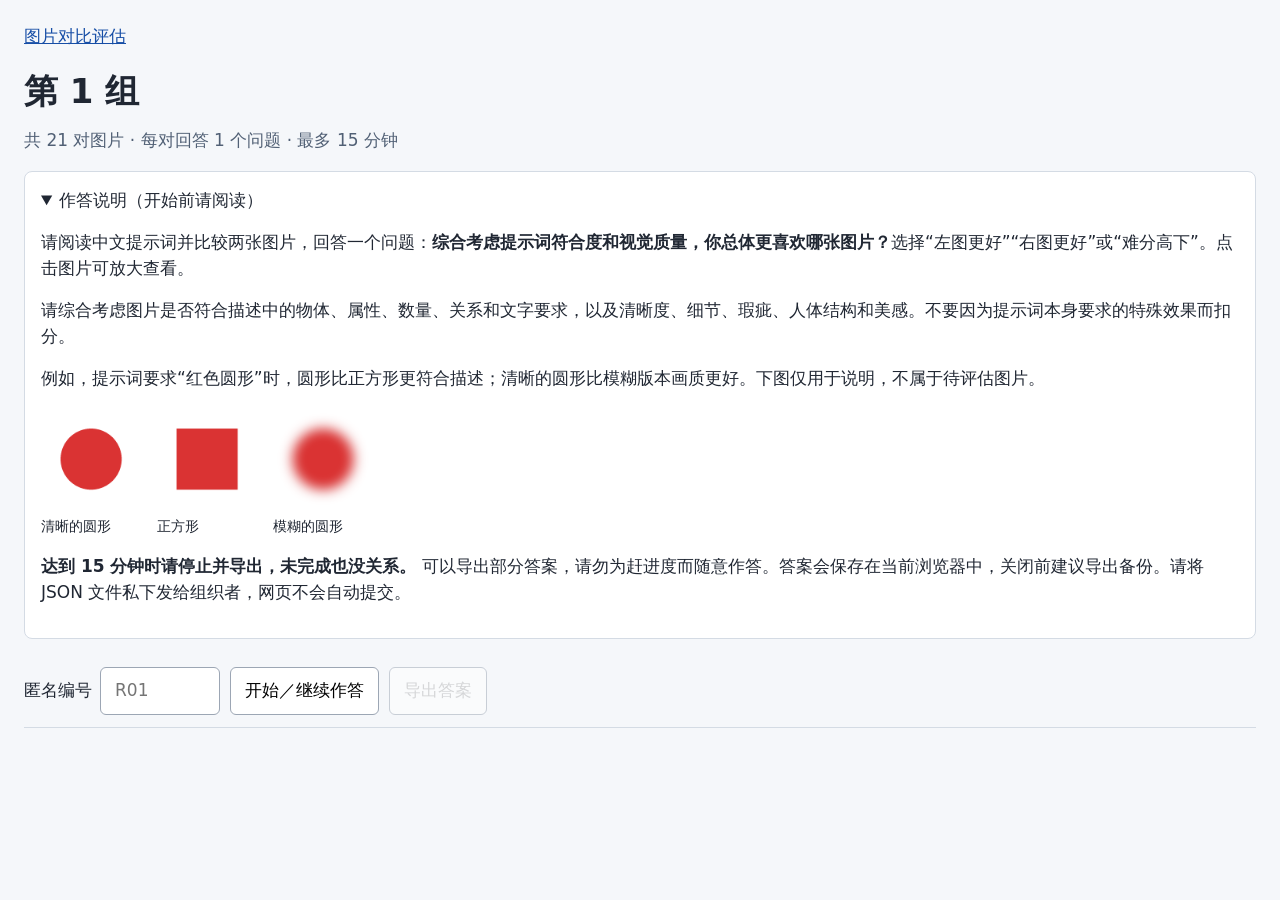
==== commit f7d4b438: "Reduce display images uniformly to 768px JPEG quality 80 Lower image transfer size by 60 percent whi" ====
--- a/session_01.html
+++ b/session_01.html
@@ -15,4 +15,4 @@
 <nav class="navigation" aria-label="切换图片对"><button id="previous">上一对</button><button id="next">下一对</button></nav>
 <p id="finished" class="card" hidden>已完成全部 21 对图片。请点击“导出答案”，再将下载的 JSON 文件私下发给组织者。</p></main>
 <dialog id="zoom"><button id="close-zoom">关闭</button><img id="zoom-image" alt="放大的图片"></dialog>
-<script type="application/json" id="session-data">{"study_id": "6f9edae0-3ae7-50fb-ac0d-486de85fe782", "subset_id": "subset_15min_v1", "block_id": "session_01", "label": "Session 1", "trials": [{"id": "9a1ab357-9d6c-44af-a66b-0d37b5c99b49", "prompt": "An aged and weathered workbench is laden with tools and materials, its surface coated with a fine layer of sawdust. A rolled-out tape measure and a wooden ruler lie parallel across the bench, both extending their lengths to aid in an unseen project. Beside these measuring tools, a ceramic ashtray cradles a lit cigar and a smoldering cigarette, their trails of smoke winding upwards. The ashtray is situated to the left of the measuring tools, and behind it, various unfinished woodworks can be glimpsed, suggesting the area is frequented by a craftsman.", "left": "11e9c752-7a51-5aa9-ae68-851c902b0d36", "right": "d9f888f0-fff7-5aed-a50e-e0c012c7e04c", "block": "session_01", "prompt_zh": "一张老旧、饱经使用的工作台上堆满了工具和材料，台面覆着一层细细的木屑。一把拉开的卷尺和一把木尺平行放在台面上，尺身都已展开，似乎在为画面外的某项制作工作提供测量。测量工具旁，一只陶瓷烟灰缸里放着一支点燃的雪茄和一支缓缓燃烧的香烟，烟雾袅袅上升。烟灰缸位于测量工具左侧，其后方隐约可见各种尚未完成的木制品，表明这里经常有木匠工作。"}, {"id": "61f53510-3206-4b53-9963-03d936d64282", "prompt": "a photo of a brown computer keyboard", "left": "26e65fdb-dd4e-51f5-9190-faed580a10ef", "right": "4fe7bbbf-581b-5810-a6d6-d01eebea097e", "block": "session_01", "prompt_zh": "一张棕色电脑键盘的照片。"}, {"id": "0ff030b8-6238-40a0-8f5e-9ea362584ab3", "prompt": "This is a clay style image. A sloth crawls slowly across a dirt road winding through the center of a dense tropical forest. Its movements emphasize the calm rhythm of the natural surroundings, with vibrant greenery stretching in all directions under the bright daylight. The serene setting evokes a sense of stillness and connection to the jungle's unhurried pace. The sloth's deliberate journey becomes a quiet, captivating focal point amid the lush scenery.", "left": "0ea621ff-c10f-5cdd-80f2-3ecca922b241", "right": "48619fd9-8948-51a5-b05e-8ec4b40d72b8", "block": "session_01", "prompt_zh": "这是一幅黏土风格的图像。一只树懒缓慢地爬过一条土路，这条路蜿蜒穿过茂密热带森林的中心。树懒的动作凸显出自然环境平静的节奏；明亮的日光下，生机盎然的绿色植被向四面八方延伸。宁静的环境营造出静谧感，让人感受到与丛林悠缓节奏的联结。在繁茂的景色中，树懒不紧不慢的行进成为安静而引人注目的视觉焦点。"}, {"id": "c59690b6-0be3-4109-a185-a46d5be9d918", "prompt": "A long, narrow black kitchen with yellow and white floor tiles.", "left": "b82affb0-2055-55f5-8338-20c3e4b1ceaa", "right": "2919752a-5c76-5383-b906-fe5200ba4522", "block": "session_01", "prompt_zh": "一间狭长的黑色厨房，地面铺着黄色和白色瓷砖。"}, {"id": "7380527c-2f25-48cd-9e69-9e1e2922bc1d", "prompt": "Pedestrians with umbrellas navigate a wet sidewalk glistening from the rainfall. The street alongside is lined with lampposts and trees that are gently swaying in the breeze. Puddles have formed on the ground, reflecting the overcast sky and the city buildings that loom in the background.", "left": "1224a605-53a6-5d47-9e1a-96ec6e01b86d", "right": "2ddfc048-a7f8-54b4-91b8-ebc60e7d92bc", "block": "session_01", "prompt_zh": "撑着伞的行人走在人行道上，雨水让湿润的路面泛着光。旁边的街道两侧排列着路灯和树木，树枝在微风中轻轻摇曳。地面形成了水洼，倒映着阴云密布的天空和背景中隐约耸立的城市建筑。"}, {"id": "0189a5d9-e355-4369-b931-a26d726e8017", "prompt": "a photo of a green couch", "left": "96101402-4174-5b80-9136-6fb6cd539374", "right": "30a179c0-d8de-5737-b6c6-c5e85a92f06f", "block": "session_01", "prompt_zh": "一张绿色沙发的照片。"}, {"id": "5028fbe2-9b99-416a-9e25-23c0f987dcbc", "prompt": "In a spacious room, an ornate vintage clock with a large, circular face and roman numerals stands prominently against a pastel-colored wall, its intricate hands pointing to the time. Beside it, a small, oval-shaped mirror with an elegant antique frame hangs neatly, reflecting a portion of the room’s interior. The contrast in size between the commanding presence of the clock and the modest mirror creates a unique focal point in the space.", "left": "72e4d16a-21fa-5421-b724-eb3781b8e2d8", "right": "e4978dc1-552a-5e9d-9363-7f0c0d9a3635", "block": "session_01", "prompt_zh": "在一间宽敞的房间里，一座装饰华丽的古董钟醒目地立在浅色墙壁前。钟面很大，呈圆形，标有罗马数字，精巧的指针指示着时间。钟旁整齐地挂着一面小巧的椭圆形镜子，配有优雅的古董镜框，映出房间内部的一部分。大钟气派的存在感与小镜子的朴素小巧形成尺寸对比，成为空间中独特的视觉焦点。"}, {"id": "4142452b-361c-47ab-bd99-26244b9368d9", "prompt": "Two hot dogs sit on a white paper plate near a soda cup which are sitting on a green picnic table while a bike and a silver car are parked nearby.", "left": "d739da3b-cb30-53eb-95e1-c6e22da2a383", "right": "3ebc3ae4-d1dd-52c9-b6c4-62fcc84ff7c1", "block": "session_01", "prompt_zh": "一张绿色野餐桌上放着一个白色纸盘，盘中有两个热狗，旁边是一杯汽水；附近停着一辆自行车和一辆银色汽车。"}, {"id": "1cad91e8-7c36-470b-a0b9-ad71e13f1200", "prompt": "a photo of a red clock and a black cell phone", "left": "51188cc4-0df0-5943-a61b-771fbd3b18f4", "right": "b6d7e191-e63f-5b17-833a-faa17890d7b2", "block": "session_01", "prompt_zh": "一张红色时钟和黑色手机的照片。"}, {"id": "9d3a2bb6-54d2-44bf-ad62-a1917dde33ae", "prompt": "A collection of eight elegant side chairs from the 1950s, designed by Gianni Vigorelli, each stands 37 1/2 inches tall. The frames are made from pearwood, featuring a warm, golden-brown hue with a smooth finish that highlights the wood's natural grain. The seats and backrests are upholstered in a sleek, black vinyl, providing a comfortable yet durable seating surface. These chairs measure 16 1/2 inches in width and 17 3/8 inches in depth, making them well-proportioned for a variety of dining spaces.", "left": "7140a8c3-3575-54de-8a7b-85d53f3dffc3", "right": "b1cd67e1-fb62-50c2-81ad-6123e7237102", "block": "session_01", "prompt_zh": "一组由詹尼·维戈雷利设计、出自二十世纪五十年代的八把优雅无扶手椅，每把高 37 又 1/2 英寸。椅架由梨木制成，呈温暖的金棕色，表面光滑，突显木材的自然纹理。座面和靠背覆有光滑的黑色乙烯基材料，兼具舒适性与耐用性。椅子宽 16 又 1/2 英寸、深 17 又 3/8 英寸，比例匀称，适合多种用餐空间。"}, {"id": "3103d904-1742-4bd0-bde5-b4a337ef373e", "prompt": "The entire scene is depicted in an anime style with a masked figure in a black dress and gloves, long black hair, green eyes, holding a baton. The dress is adorned with intricate lace patterns, and the gloves are velvet. The figure stands in a moonlit forest, surrounded by towering trees and glistening dew on leaves.", "left": "a493c660-b9b6-58a8-93b3-5342c9d75d99", "right": "e266d5c0-de96-5c3c-8621-d533b2bd259b", "block": "session_01", "prompt_zh": "整个场景采用动漫风格：一个戴着面具的人物身穿黑色连衣裙和手套，留着长长的黑发，有绿色眼睛，手持一根短棍。连衣裙上饰有精细的蕾丝图案，手套为天鹅绒材质。人物站在月光照耀的森林里，周围是高耸的树木和叶片上闪亮的露珠。"}, {"id": "b7b3aa30-e3d9-46bf-8a1e-e9386d384bd8", "prompt": "An open pencil case with a variety of colored pencils strewn about lies adjacent to a set of sleek, black binoculars resting on the smooth surface of an aged oak desk. The desk, marked by the patina of use, features intricate grain patterns and is sprinkled with fine papers and an antique brass lamp. The combination of school supplies and exploratory equipment suggests a space dedicated to both study and adventure.", "left": "b24f66bd-04e5-58ab-b3eb-2694b84c4f03", "right": "35836e07-c595-5c7b-bf2f-b2d2c19e04cc", "block": "session_01", "prompt_zh": "一张老旧橡木书桌的光滑桌面上，放着一个打开的笔袋，各色彩色铅笔散落在周围，旁边是一副线条简洁的黑色双筒望远镜。书桌带着使用岁月留下的光泽，有精细的木纹，桌上零散放着精美纸张和一盏古董黄铜台灯。文具与探索装备的组合，让这个空间同时具有学习和冒险的意味。"}, {"id": "e5c5fb71-a8c3-4f6a-9901-12ada523be6d", "prompt": "The entire scene is depicted in an anime style with a masked figure in a black dress and gloves, long black hair, green eyes, holding a baton. The dress is adorned with intricate lace patterns, and the gloves are velvet. The figure stands in a moonlit forest, surrounded by towering trees and glistening dew on leaves.", "left": "1e177cee-050a-5d0e-8cdd-097670752470", "right": "da013648-c3e2-535d-8a92-cb77ed056373", "block": "session_01", "prompt_zh": "整个场景采用动漫风格：一个戴着面具的人物身穿黑色连衣裙和手套，留着长长的黑发，有绿色眼睛，手持一根短棍。连衣裙上饰有精细的蕾丝图案，手套为天鹅绒材质。人物站在月光照耀的森林里，周围是高耸的树木和叶片上闪亮的露珠。"}, {"id": "efe6171b-5723-4959-b415-1accf5a3e893", "prompt": "In the soft glow of the waning daylight that filters through the window of an old-fashioned boutique, a tie with a classic diamond pattern rests elegantly on top of a pair of well-used skater sneakers. The sneakers exhibit a history of adventures in their scuffed edges and faded canvas. Set against a backdrop of antique furnishings and eclectic trinkets, the tie's smooth texture contrasts with the rough fabric of the shoes.", "left": "fa6db5ba-7808-56f6-ae10-d07ad632b96f", "right": "49764148-e175-5329-bf31-eb790506166e", "block": "session_01", "prompt_zh": "在一家老式精品店里，渐弱的日光透过窗户洒下柔和光线。一条带经典菱形图案的领带优雅地搭在一双穿旧的滑板鞋上。鞋子磨损的边缘和褪色的帆布诉说着过往的经历。古董家具和风格各异的小摆件构成背景，领带光滑的质感与鞋子粗糙的布料形成对比。"}, {"id": "d5a7161c-6b8a-4ec7-9f7b-2da2d8680e4d", "prompt": "An illustration captures a profile view of an individual with flowing white hair adorned by a gold star-shaped hairpin. The person wears a white outfit with intricate gold accents, including a high collar and subtle orange highlights, contributing warmth. The background showcases a gradient of yellow and orange, evoking sunrise or sunset. The posture is poised, with a slight head turn suggesting calm and elegance. The entire scene is depicted in a style inspired by graffiti.", "left": "9f14df6c-26c3-5e6d-8990-f19efcc97aa5", "right": "df05479c-f98d-57db-8af1-9e35b2bb5ed0", "block": "session_01", "prompt_zh": "一幅插画描绘了一个人物的侧面：飘逸的白发上别着金色星形发夹。人物穿着带精细金色装饰的白色服装，包括高领和少量橙色点缀，为画面增添暖意。背景由黄色渐变为橙色，让人联想到日出或日落。人物姿态从容，头部略微转动，显得平静而优雅。整个场景采用受涂鸦启发的风格。"}, {"id": "5c9fb440-5ecc-4838-9e33-ae648b5ff9ef", "prompt": "two white sheep, a black goat and a white goat in a field", "left": "16bcc9f1-7a5c-54c5-a9e9-7474401bb5c6", "right": "132a3897-ccc0-53dd-8013-4736a461a003", "block": "session_01", "prompt_zh": "田野里有两只白色绵羊、一只黑色山羊和一只白色山羊。"}, {"id": "439f4b86-cd6a-4e0c-b427-965607db34e0", "prompt": "A muscular, drenched figure stands chest-deep in rippling water, his soaked shirt clinging to his fit build. He sports a rugged beard, facial scars on face and arm, and smiles with eyes closed, mouth ajar showing teeth and tongue. Behind him glow blurry city lights and moon, enriching the night vibe. This picture follows an anime-inspired Celluloid visual style.", "left": "120e013b-3e1b-5b6d-a7bf-ec2a161a441c", "right": "76c64bc9-5545-55b3-9acf-7a743796eda6", "block": "session_01", "prompt_zh": "一名肌肉发达、全身湿透的男子站在泛着涟漪的水中，水面没到胸口，浸湿的衬衫紧贴着他健壮的身形。他留着粗犷的胡须，脸部和手臂上有疤痕，闭着眼睛微笑，嘴巴微张，露出牙齿和舌头。他身后有模糊的城市灯光和月亮发光，烘托出夜晚的氛围。画面采用受动漫启发的赛璐璐视觉风格。"}, {"id": "c275663e-85ae-4d15-a3d1-4466dbe7afb7", "prompt": "a photo of a red cake and a purple chair", "left": "d8b0ba22-6e74-5b33-ad62-0ad2a3202a6f", "right": "495556c8-f3a1-5ee0-952a-1435e5798023", "block": "session_01", "prompt_zh": "一张红色蛋糕和紫色椅子的照片。"}, {"id": "59eae69a-a09c-43de-912e-a61b76ad2cfc", "prompt": "a photo of a white boat and an orange hot dog", "left": "702cd387-d8c0-5736-8dee-7e94afac5761", "right": "ec7ba69e-c90c-51f9-a0c3-82906aa49350", "block": "session_01", "prompt_zh": "一张白色船和橙色热狗的照片。"}, {"id": "5cae1234-bb10-4406-9a55-805dd0cd8cc6", "prompt": "In the foreground, a young girl joyfully holding a colorful Rubik's cube, dressed in a crisp school uniform. Behind her, alternate versions of herself appear, one in casual attire and another in a whimsical themed costume, all suggesting a multiverse concept. This picture is created in the pointillism style.", "left": "d4dcd30a-5e20-5f05-a2ab-5f8a95721d5b", "right": "8fcf1f5a-92d3-5143-b4cf-cf6618ce7655", "block": "session_01", "prompt_zh": "画面前景中，一个身穿整洁校服的小女孩开心地拿着一个彩色魔方。她身后出现了不同版本的自己，一个穿着休闲服装，另一个穿着充满奇思妙想的主题服装，共同呈现多重宇宙的概念。这幅画采用点彩风格创作。"}, {"id": "27503d1e-1756-40d4-b187-594d577b1f95", "prompt": "a key in front of a bicycle", "left": "888fb1e4-6c5e-5d3c-8120-c427a51b83f0", "right": "ed5603fb-3e23-59d0-b490-80d43cde563a", "block": "session_01", "prompt_zh": "一把钥匙在一辆自行车前面。"}], "images": {"11e9c752-7a51-5aa9-ae68-851c902b0d36": "assets/11e9c752-7a51-5aa9-ae68-851c902b0d36.jpg", "d9f888f0-fff7-5aed-a50e-e0c012c7e04c": "assets/d9f888f0-fff7-5aed-a50e-e0c012c7e04c.jpg", "26e65fdb-dd4e-51f5-9190-faed580a10ef": "assets/26e65fdb-dd4e-51f5-9190-faed580a10ef.jpg", "4fe7bbbf-581b-5810-a6d6-d01eebea097e": "assets/4fe7bbbf-581b-5810-a6d6-d01eebea097e.jpg", "0ea621ff-c10f-5cdd-80f2-3ecca922b241": "assets/0ea621ff-c10f-5cdd-80f2-3ecca922b241.jpg", "48619fd9-8948-51a5-b05e-8ec4b40d72b8": "assets/48619fd9-8948-51a5-b05e-8ec4b40d72b8.jpg", "b82affb0-2055-55f5-8338-20c3e4b1ceaa": "assets/b82affb0-2055-55f5-8338-20c3e4b1ceaa.jpg", "2919752a-5c76-5383-b906-fe5200ba4522": "assets/2919752a-5c76-5383-b906-fe5200ba4522.jpg", "1224a605-53a6-5d47-9e1a-96ec6e01b86d": "assets/1224a605-53a6-5d47-9e1a-96ec6e01b86d.jpg", "2ddfc048-a7f8-54b4-91b8-ebc60e7d92bc": "assets/2ddfc048-a7f8-54b4-91b8-ebc60e7d92bc.jpg", "96101402-4174-5b80-9136-6fb6cd539374": "assets/96101402-4174-5b80-9136-6fb6cd539374.jpg", "30a179c0-d8de-5737-b6c6-c5e85a92f06f": "assets/30a179c0-d8de-5737-b6c6-c5e85a92f06f.jpg", "72e4d16a-21fa-5421-b724-eb3781b8e2d8": "assets/72e4d16a-21fa-5421-b724-eb3781b8e2d8.jpg", "e4978dc1-552a-5e9d-9363-7f0c0d9a3635": "assets/e4978dc1-552a-5e9d-9363-7f0c0d9a3635.jpg", "d739da3b-cb30-53eb-95e1-c6e22da2a383": "assets/d739da3b-cb30-53eb-95e1-c6e22da2a383.jpg", "3ebc3ae4-d1dd-52c9-b6c4-62fcc84ff7c1": "assets/3ebc3ae4-d1dd-52c9-b6c4-62fcc84ff7c1.jpg", "51188cc4-0df0-5943-a61b-771fbd3b18f4": "assets/51188cc4-0df0-5943-a61b-771fbd3b18f4.jpg", "b6d7e191-e63f-5b17-833a-faa17890d7b2": "assets/b6d7e191-e63f-5b17-833a-faa17890d7b2.jpg", "7140a8c3-3575-54de-8a7b-85d53f3dffc3": "assets/7140a8c3-3575-54de-8a7b-85d53f3dffc3.jpg", "b1cd67e1-fb62-50c2-81ad-6123e7237102": "assets/b1cd67e1-fb62-50c2-81ad-6123e7237102.jpg", "a493c660-b9b6-58a8-93b3-5342c9d75d99": "assets/a493c660-b9b6-58a8-93b3-5342c9d75d99.jpg", "e266d5c0-de96-5c3c-8621-d533b2bd259b": "assets/e266d5c0-de96-5c3c-8621-d533b2bd259b.jpg", "b24f66bd-04e5-58ab-b3eb-2694b84c4f03": "assets/b24f66bd-04e5-58ab-b3eb-2694b84c4f03.jpg", "35836e07-c595-5c7b-bf2f-b2d2c19e04cc": "assets/35836e07-c595-5c7b-bf2f-b2d2c19e04cc.jpg", "1e177cee-050a-5d0e-8cdd-097670752470": "assets/1e177cee-050a-5d0e-8cdd-097670752470.jpg", "da013648-c3e2-535d-8a92-cb77ed056373": "assets/da013648-c3e2-535d-8a92-cb77ed056373.jpg", "fa6db5ba-7808-56f6-ae10-d07ad632b96f": "assets/fa6db5ba-7808-56f6-ae10-d07ad632b96f.jpg", "49764148-e175-5329-bf31-eb790506166e": "assets/49764148-e175-5329-bf31-eb790506166e.jpg", "9f14df6c-26c3-5e6d-8990-f19efcc97aa5": "assets/9f14df6c-26c3-5e6d-8990-f19efcc97aa5.jpg", "df05479c-f98d-57db-8af1-9e35b2bb5ed0": "assets/df05479c-f98d-57db-8af1-9e35b2bb5ed0.jpg", "16bcc9f1-7a5c-54c5-a9e9-7474401bb5c6": "assets/16bcc9f1-7a5c-54c5-a9e9-7474401bb5c6.jpg", "132a3897-ccc0-53dd-8013-4736a461a003": "assets/132a3897-ccc0-53dd-8013-4736a461a003.jpg", "120e013b-3e1b-5b6d-a7bf-ec2a161a441c": "assets/120e013b-3e1b-5b6d-a7bf-ec2a161a441c.jpg", "76c64bc9-5545-55b3-9acf-7a743796eda6": "assets/76c64bc9-5545-55b3-9acf-7a743796eda6.jpg", "d8b0ba22-6e74-5b33-ad62-0ad2a3202a6f": "assets/d8b0ba22-6e74-5b33-ad62-0ad2a3202a6f.jpg", "495556c8-f3a1-5ee0-952a-1435e5798023": "assets/495556c8-f3a1-5ee0-952a-1435e5798023.jpg", "702cd387-d8c0-5736-8dee-7e94afac5761": "assets/702cd387-d8c0-5736-8dee-7e94afac5761.jpg", "ec7ba69e-c90c-51f9-a0c3-82906aa49350": "assets/ec7ba69e-c90c-51f9-a0c3-82906aa49350.jpg", "d4dcd30a-5e20-5f05-a2ab-5f8a95721d5b": "assets/d4dcd30a-5e20-5f05-a2ab-5f8a95721d5b.jpg", "8fcf1f5a-92d3-5143-b4cf-cf6618ce7655": "assets/8fcf1f5a-92d3-5143-b4cf-cf6618ce7655.jpg", "888fb1e4-6c5e-5d3c-8120-c427a51b83f0": "assets/888fb1e4-6c5e-5d3c-8120-c427a51b83f0.jpg", "ed5603fb-3e23-59d0-b490-80d43cde563a": "assets/ed5603fb-3e23-59d0-b490-80d43cde563a.jpg"}}</script><script src="session.js"></script></body></html>
+<script type="application/json" id="session-data">{"study_id": "6f9edae0-3ae7-50fb-ac0d-486de85fe782", "subset_id": "subset_15min_v1", "block_id": "session_01", "label": "Session 1", "trials": [{"id": "9a1ab357-9d6c-44af-a66b-0d37b5c99b49", "prompt": "An aged and weathered workbench is laden with tools and materials, its surface coated with a fine layer of sawdust. A rolled-out tape measure and a wooden ruler lie parallel across the bench, both extending their lengths to aid in an unseen project. Beside these measuring tools, a ceramic ashtray cradles a lit cigar and a smoldering cigarette, their trails of smoke winding upwards. The ashtray is situated to the left of the measuring tools, and behind it, various unfinished woodworks can be glimpsed, suggesting the area is frequented by a craftsman.", "left": "11e9c752-7a51-5aa9-ae68-851c902b0d36", "right": "d9f888f0-fff7-5aed-a50e-e0c012c7e04c", "block": "session_01", "prompt_zh": "一张老旧、饱经使用的工作台上堆满了工具和材料，台面覆着一层细细的木屑。一把拉开的卷尺和一把木尺平行放在台面上，尺身都已展开，似乎在为画面外的某项制作工作提供测量。测量工具旁，一只陶瓷烟灰缸里放着一支点燃的雪茄和一支缓缓燃烧的香烟，烟雾袅袅上升。烟灰缸位于测量工具左侧，其后方隐约可见各种尚未完成的木制品，表明这里经常有木匠工作。"}, {"id": "61f53510-3206-4b53-9963-03d936d64282", "prompt": "a photo of a brown computer keyboard", "left": "26e65fdb-dd4e-51f5-9190-faed580a10ef", "right": "4fe7bbbf-581b-5810-a6d6-d01eebea097e", "block": "session_01", "prompt_zh": "一张棕色电脑键盘的照片。"}, {"id": "0ff030b8-6238-40a0-8f5e-9ea362584ab3", "prompt": "This is a clay style image. A sloth crawls slowly across a dirt road winding through the center of a dense tropical forest. Its movements emphasize the calm rhythm of the natural surroundings, with vibrant greenery stretching in all directions under the bright daylight. The serene setting evokes a sense of stillness and connection to the jungle's unhurried pace. The sloth's deliberate journey becomes a quiet, captivating focal point amid the lush scenery.", "left": "0ea621ff-c10f-5cdd-80f2-3ecca922b241", "right": "48619fd9-8948-51a5-b05e-8ec4b40d72b8", "block": "session_01", "prompt_zh": "这是一幅黏土风格的图像。一只树懒缓慢地爬过一条土路，这条路蜿蜒穿过茂密热带森林的中心。树懒的动作凸显出自然环境平静的节奏；明亮的日光下，生机盎然的绿色植被向四面八方延伸。宁静的环境营造出静谧感，让人感受到与丛林悠缓节奏的联结。在繁茂的景色中，树懒不紧不慢的行进成为安静而引人注目的视觉焦点。"}, {"id": "c59690b6-0be3-4109-a185-a46d5be9d918", "prompt": "A long, narrow black kitchen with yellow and white floor tiles.", "left": "b82affb0-2055-55f5-8338-20c3e4b1ceaa", "right": "2919752a-5c76-5383-b906-fe5200ba4522", "block": "session_01", "prompt_zh": "一间狭长的黑色厨房，地面铺着黄色和白色瓷砖。"}, {"id": "7380527c-2f25-48cd-9e69-9e1e2922bc1d", "prompt": "Pedestrians with umbrellas navigate a wet sidewalk glistening from the rainfall. The street alongside is lined with lampposts and trees that are gently swaying in the breeze. Puddles have formed on the ground, reflecting the overcast sky and the city buildings that loom in the background.", "left": "1224a605-53a6-5d47-9e1a-96ec6e01b86d", "right": "2ddfc048-a7f8-54b4-91b8-ebc60e7d92bc", "block": "session_01", "prompt_zh": "撑着伞的行人走在人行道上，雨水让湿润的路面泛着光。旁边的街道两侧排列着路灯和树木，树枝在微风中轻轻摇曳。地面形成了水洼，倒映着阴云密布的天空和背景中隐约耸立的城市建筑。"}, {"id": "0189a5d9-e355-4369-b931-a26d726e8017", "prompt": "a photo of a green couch", "left": "96101402-4174-5b80-9136-6fb6cd539374", "right": "30a179c0-d8de-5737-b6c6-c5e85a92f06f", "block": "session_01", "prompt_zh": "一张绿色沙发的照片。"}, {"id": "5028fbe2-9b99-416a-9e25-23c0f987dcbc", "prompt": "In a spacious room, an ornate vintage clock with a large, circular face and roman numerals stands prominently against a pastel-colored wall, its intricate hands pointing to the time. Beside it, a small, oval-shaped mirror with an elegant antique frame hangs neatly, reflecting a portion of the room’s interior. The contrast in size between the commanding presence of the clock and the modest mirror creates a unique focal point in the space.", "left": "72e4d16a-21fa-5421-b724-eb3781b8e2d8", "right": "e4978dc1-552a-5e9d-9363-7f0c0d9a3635", "block": "session_01", "prompt_zh": "在一间宽敞的房间里，一座装饰华丽的古董钟醒目地立在浅色墙壁前。钟面很大，呈圆形，标有罗马数字，精巧的指针指示着时间。钟旁整齐地挂着一面小巧的椭圆形镜子，配有优雅的古董镜框，映出房间内部的一部分。大钟气派的存在感与小镜子的朴素小巧形成尺寸对比，成为空间中独特的视觉焦点。"}, {"id": "4142452b-361c-47ab-bd99-26244b9368d9", "prompt": "Two hot dogs sit on a white paper plate near a soda cup which are sitting on a green picnic table while a bike and a silver car are parked nearby.", "left": "d739da3b-cb30-53eb-95e1-c6e22da2a383", "right": "3ebc3ae4-d1dd-52c9-b6c4-62fcc84ff7c1", "block": "session_01", "prompt_zh": "一张绿色野餐桌上放着一个白色纸盘，盘中有两个热狗，旁边是一杯汽水；附近停着一辆自行车和一辆银色汽车。"}, {"id": "1cad91e8-7c36-470b-a0b9-ad71e13f1200", "prompt": "a photo of a red clock and a black cell phone", "left": "51188cc4-0df0-5943-a61b-771fbd3b18f4", "right": "b6d7e191-e63f-5b17-833a-faa17890d7b2", "block": "session_01", "prompt_zh": "一张红色时钟和黑色手机的照片。"}, {"id": "9d3a2bb6-54d2-44bf-ad62-a1917dde33ae", "prompt": "A collection of eight elegant side chairs from the 1950s, designed by Gianni Vigorelli, each stands 37 1/2 inches tall. The frames are made from pearwood, featuring a warm, golden-brown hue with a smooth finish that highlights the wood's natural grain. The seats and backrests are upholstered in a sleek, black vinyl, providing a comfortable yet durable seating surface. These chairs measure 16 1/2 inches in width and 17 3/8 inches in depth, making them well-proportioned for a variety of dining spaces.", "left": "7140a8c3-3575-54de-8a7b-85d53f3dffc3", "right": "b1cd67e1-fb62-50c2-81ad-6123e7237102", "block": "session_01", "prompt_zh": "一组由詹尼·维戈雷利设计、出自二十世纪五十年代的八把优雅无扶手椅，每把高 37 又 1/2 英寸。椅架由梨木制成，呈温暖的金棕色，表面光滑，突显木材的自然纹理。座面和靠背覆有光滑的黑色乙烯基材料，兼具舒适性与耐用性。椅子宽 16 又 1/2 英寸、深 17 又 3/8 英寸，比例匀称，适合多种用餐空间。"}, {"id": "3103d904-1742-4bd0-bde5-b4a337ef373e", "prompt": "The entire scene is depicted in an anime style with a masked figure in a black dress and gloves, long black hair, green eyes, holding a baton. The dress is adorned with intricate lace patterns, and the gloves are velvet. The figure stands in a moonlit forest, surrounded by towering trees and glistening dew on leaves.", "left": "a493c660-b9b6-58a8-93b3-5342c9d75d99", "right": "e266d5c0-de96-5c3c-8621-d533b2bd259b", "block": "session_01", "prompt_zh": "整个场景采用动漫风格：一个戴着面具的人物身穿黑色连衣裙和手套，留着长长的黑发，有绿色眼睛，手持一根短棍。连衣裙上饰有精细的蕾丝图案，手套为天鹅绒材质。人物站在月光照耀的森林里，周围是高耸的树木和叶片上闪亮的露珠。"}, {"id": "b7b3aa30-e3d9-46bf-8a1e-e9386d384bd8", "prompt": "An open pencil case with a variety of colored pencils strewn about lies adjacent to a set of sleek, black binoculars resting on the smooth surface of an aged oak desk. The desk, marked by the patina of use, features intricate grain patterns and is sprinkled with fine papers and an antique brass lamp. The combination of school supplies and exploratory equipment suggests a space dedicated to both study and adventure.", "left": "b24f66bd-04e5-58ab-b3eb-2694b84c4f03", "right": "35836e07-c595-5c7b-bf2f-b2d2c19e04cc", "block": "session_01", "prompt_zh": "一张老旧橡木书桌的光滑桌面上，放着一个打开的笔袋，各色彩色铅笔散落在周围，旁边是一副线条简洁的黑色双筒望远镜。书桌带着使用岁月留下的光泽，有精细的木纹，桌上零散放着精美纸张和一盏古董黄铜台灯。文具与探索装备的组合，让这个空间同时具有学习和冒险的意味。"}, {"id": "e5c5fb71-a8c3-4f6a-9901-12ada523be6d", "prompt": "The entire scene is depicted in an anime style with a masked figure in a black dress and gloves, long black hair, green eyes, holding a baton. The dress is adorned with intricate lace patterns, and the gloves are velvet. The figure stands in a moonlit forest, surrounded by towering trees and glistening dew on leaves.", "left": "1e177cee-050a-5d0e-8cdd-097670752470", "right": "da013648-c3e2-535d-8a92-cb77ed056373", "block": "session_01", "prompt_zh": "整个场景采用动漫风格：一个戴着面具的人物身穿黑色连衣裙和手套，留着长长的黑发，有绿色眼睛，手持一根短棍。连衣裙上饰有精细的蕾丝图案，手套为天鹅绒材质。人物站在月光照耀的森林里，周围是高耸的树木和叶片上闪亮的露珠。"}, {"id": "efe6171b-5723-4959-b415-1accf5a3e893", "prompt": "In the soft glow of the waning daylight that filters through the window of an old-fashioned boutique, a tie with a classic diamond pattern rests elegantly on top of a pair of well-used skater sneakers. The sneakers exhibit a history of adventures in their scuffed edges and faded canvas. Set against a backdrop of antique furnishings and eclectic trinkets, the tie's smooth texture contrasts with the rough fabric of the shoes.", "left": "fa6db5ba-7808-56f6-ae10-d07ad632b96f", "right": "49764148-e175-5329-bf31-eb790506166e", "block": "session_01", "prompt_zh": "在一家老式精品店里，渐弱的日光透过窗户洒下柔和光线。一条带经典菱形图案的领带优雅地搭在一双穿旧的滑板鞋上。鞋子磨损的边缘和褪色的帆布诉说着过往的经历。古董家具和风格各异的小摆件构成背景，领带光滑的质感与鞋子粗糙的布料形成对比。"}, {"id": "d5a7161c-6b8a-4ec7-9f7b-2da2d8680e4d", "prompt": "An illustration captures a profile view of an individual with flowing white hair adorned by a gold star-shaped hairpin. The person wears a white outfit with intricate gold accents, including a high collar and subtle orange highlights, contributing warmth. The background showcases a gradient of yellow and orange, evoking sunrise or sunset. The posture is poised, with a slight head turn suggesting calm and elegance. The entire scene is depicted in a style inspired by graffiti.", "left": "9f14df6c-26c3-5e6d-8990-f19efcc97aa5", "right": "df05479c-f98d-57db-8af1-9e35b2bb5ed0", "block": "session_01", "prompt_zh": "一幅插画描绘了一个人物的侧面：飘逸的白发上别着金色星形发夹。人物穿着带精细金色装饰的白色服装，包括高领和少量橙色点缀，为画面增添暖意。背景由黄色渐变为橙色，让人联想到日出或日落。人物姿态从容，头部略微转动，显得平静而优雅。整个场景采用受涂鸦启发的风格。"}, {"id": "5c9fb440-5ecc-4838-9e33-ae648b5ff9ef", "prompt": "two white sheep, a black goat and a white goat in a field", "left": "16bcc9f1-7a5c-54c5-a9e9-7474401bb5c6", "right": "132a3897-ccc0-53dd-8013-4736a461a003", "block": "session_01", "prompt_zh": "田野里有两只白色绵羊、一只黑色山羊和一只白色山羊。"}, {"id": "439f4b86-cd6a-4e0c-b427-965607db34e0", "prompt": "A muscular, drenched figure stands chest-deep in rippling water, his soaked shirt clinging to his fit build. He sports a rugged beard, facial scars on face and arm, and smiles with eyes closed, mouth ajar showing teeth and tongue. Behind him glow blurry city lights and moon, enriching the night vibe. This picture follows an anime-inspired Celluloid visual style.", "left": "120e013b-3e1b-5b6d-a7bf-ec2a161a441c", "right": "76c64bc9-5545-55b3-9acf-7a743796eda6", "block": "session_01", "prompt_zh": "一名肌肉发达、全身湿透的男子站在泛着涟漪的水中，水面没到胸口，浸湿的衬衫紧贴着他健壮的身形。他留着粗犷的胡须，脸部和手臂上有疤痕，闭着眼睛微笑，嘴巴微张，露出牙齿和舌头。他身后有模糊的城市灯光和月亮发光，烘托出夜晚的氛围。画面采用受动漫启发的赛璐璐视觉风格。"}, {"id": "c275663e-85ae-4d15-a3d1-4466dbe7afb7", "prompt": "a photo of a red cake and a purple chair", "left": "d8b0ba22-6e74-5b33-ad62-0ad2a3202a6f", "right": "495556c8-f3a1-5ee0-952a-1435e5798023", "block": "session_01", "prompt_zh": "一张红色蛋糕和紫色椅子的照片。"}, {"id": "59eae69a-a09c-43de-912e-a61b76ad2cfc", "prompt": "a photo of a white boat and an orange hot dog", "left": "702cd387-d8c0-5736-8dee-7e94afac5761", "right": "ec7ba69e-c90c-51f9-a0c3-82906aa49350", "block": "session_01", "prompt_zh": "一张白色船和橙色热狗的照片。"}, {"id": "5cae1234-bb10-4406-9a55-805dd0cd8cc6", "prompt": "In the foreground, a young girl joyfully holding a colorful Rubik's cube, dressed in a crisp school uniform. Behind her, alternate versions of herself appear, one in casual attire and another in a whimsical themed costume, all suggesting a multiverse concept. This picture is created in the pointillism style.", "left": "d4dcd30a-5e20-5f05-a2ab-5f8a95721d5b", "right": "8fcf1f5a-92d3-5143-b4cf-cf6618ce7655", "block": "session_01", "prompt_zh": "画面前景中，一个身穿整洁校服的小女孩开心地拿着一个彩色魔方。她身后出现了不同版本的自己，一个穿着休闲服装，另一个穿着充满奇思妙想的主题服装，共同呈现多重宇宙的概念。这幅画采用点彩风格创作。"}, {"id": "27503d1e-1756-40d4-b187-594d577b1f95", "prompt": "a key in front of a bicycle", "left": "888fb1e4-6c5e-5d3c-8120-c427a51b83f0", "right": "ed5603fb-3e23-59d0-b490-80d43cde563a", "block": "session_01", "prompt_zh": "一把钥匙在一辆自行车前面。"}], "images": {"11e9c752-7a51-5aa9-ae68-851c902b0d36": "assets/11e9c752-7a51-5aa9-ae68-851c902b0d36-768q80.jpg", "d9f888f0-fff7-5aed-a50e-e0c012c7e04c": "assets/d9f888f0-fff7-5aed-a50e-e0c012c7e04c-768q80.jpg", "26e65fdb-dd4e-51f5-9190-faed580a10ef": "assets/26e65fdb-dd4e-51f5-9190-faed580a10ef-768q80.jpg", "4fe7bbbf-581b-5810-a6d6-d01eebea097e": "assets/4fe7bbbf-581b-5810-a6d6-d01eebea097e-768q80.jpg", "0ea621ff-c10f-5cdd-80f2-3ecca922b241": "assets/0ea621ff-c10f-5cdd-80f2-3ecca922b241-768q80.jpg", "48619fd9-8948-51a5-b05e-8ec4b40d72b8": "assets/48619fd9-8948-51a5-b05e-8ec4b40d72b8-768q80.jpg", "b82affb0-2055-55f5-8338-20c3e4b1ceaa": "assets/b82affb0-2055-55f5-8338-20c3e4b1ceaa-768q80.jpg", "2919752a-5c76-5383-b906-fe5200ba4522": "assets/2919752a-5c76-5383-b906-fe5200ba4522-768q80.jpg", "1224a605-53a6-5d47-9e1a-96ec6e01b86d": "assets/1224a605-53a6-5d47-9e1a-96ec6e01b86d-768q80.jpg", "2ddfc048-a7f8-54b4-91b8-ebc60e7d92bc": "assets/2ddfc048-a7f8-54b4-91b8-ebc60e7d92bc-768q80.jpg", "96101402-4174-5b80-9136-6fb6cd539374": "assets/96101402-4174-5b80-9136-6fb6cd539374-768q80.jpg", "30a179c0-d8de-5737-b6c6-c5e85a92f06f": "assets/30a179c0-d8de-5737-b6c6-c5e85a92f06f-768q80.jpg", "72e4d16a-21fa-5421-b724-eb3781b8e2d8": "assets/72e4d16a-21fa-5421-b724-eb3781b8e2d8-768q80.jpg", "e4978dc1-552a-5e9d-9363-7f0c0d9a3635": "assets/e4978dc1-552a-5e9d-9363-7f0c0d9a3635-768q80.jpg", "d739da3b-cb30-53eb-95e1-c6e22da2a383": "assets/d739da3b-cb30-53eb-95e1-c6e22da2a383-768q80.jpg", "3ebc3ae4-d1dd-52c9-b6c4-62fcc84ff7c1": "assets/3ebc3ae4-d1dd-52c9-b6c4-62fcc84ff7c1-768q80.jpg", "51188cc4-0df0-5943-a61b-771fbd3b18f4": "assets/51188cc4-0df0-5943-a61b-771fbd3b18f4-768q80.jpg", "b6d7e191-e63f-5b17-833a-faa17890d7b2": "assets/b6d7e191-e63f-5b17-833a-faa17890d7b2-768q80.jpg", "7140a8c3-3575-54de-8a7b-85d53f3dffc3": "assets/7140a8c3-3575-54de-8a7b-85d53f3dffc3-768q80.jpg", "b1cd67e1-fb62-50c2-81ad-6123e7237102": "assets/b1cd67e1-fb62-50c2-81ad-6123e7237102-768q80.jpg", "a493c660-b9b6-58a8-93b3-5342c9d75d99": "assets/a493c660-b9b6-58a8-93b3-5342c9d75d99-768q80.jpg", "e266d5c0-de96-5c3c-8621-d533b2bd259b": "assets/e266d5c0-de96-5c3c-8621-d533b2bd259b-768q80.jpg", "b24f66bd-04e5-58ab-b3eb-2694b84c4f03": "assets/b24f66bd-04e5-58ab-b3eb-2694b84c4f03-768q80.jpg", "35836e07-c595-5c7b-bf2f-b2d2c19e04cc": "assets/35836e07-c595-5c7b-bf2f-b2d2c19e04cc-768q80.jpg", "1e177cee-050a-5d0e-8cdd-097670752470": "assets/1e177cee-050a-5d0e-8cdd-097670752470-768q80.jpg", "da013648-c3e2-535d-8a92-cb77ed056373": "assets/da013648-c3e2-535d-8a92-cb77ed056373-768q80.jpg", "fa6db5ba-7808-56f6-ae10-d07ad632b96f": "assets/fa6db5ba-7808-56f6-ae10-d07ad632b96f-768q80.jpg", "49764148-e175-5329-bf31-eb790506166e": "assets/49764148-e175-5329-bf31-eb790506166e-768q80.jpg", "9f14df6c-26c3-5e6d-8990-f19efcc97aa5": "assets/9f14df6c-26c3-5e6d-8990-f19efcc97aa5-768q80.jpg", "df05479c-f98d-57db-8af1-9e35b2bb5ed0": "assets/df05479c-f98d-57db-8af1-9e35b2bb5ed0-768q80.jpg", "16bcc9f1-7a5c-54c5-a9e9-7474401bb5c6": "assets/16bcc9f1-7a5c-54c5-a9e9-7474401bb5c6-768q80.jpg", "132a3897-ccc0-53dd-8013-4736a461a003": "assets/132a3897-ccc0-53dd-8013-4736a461a003-768q80.jpg", "120e013b-3e1b-5b6d-a7bf-ec2a161a441c": "assets/120e013b-3e1b-5b6d-a7bf-ec2a161a441c-768q80.jpg", "76c64bc9-5545-55b3-9acf-7a743796eda6": "assets/76c64bc9-5545-55b3-9acf-7a743796eda6-768q80.jpg", "d8b0ba22-6e74-5b33-ad62-0ad2a3202a6f": "assets/d8b0ba22-6e74-5b33-ad62-0ad2a3202a6f-768q80.jpg", "495556c8-f3a1-5ee0-952a-1435e5798023": "assets/495556c8-f3a1-5ee0-952a-1435e5798023-768q80.jpg", "702cd387-d8c0-5736-8dee-7e94afac5761": "assets/702cd387-d8c0-5736-8dee-7e94afac5761-768q80.jpg", "ec7ba69e-c90c-51f9-a0c3-82906aa49350": "assets/ec7ba69e-c90c-51f9-a0c3-82906aa49350-768q80.jpg", "d4dcd30a-5e20-5f05-a2ab-5f8a95721d5b": "assets/d4dcd30a-5e20-5f05-a2ab-5f8a95721d5b-768q80.jpg", "8fcf1f5a-92d3-5143-b4cf-cf6618ce7655": "assets/8fcf1f5a-92d3-5143-b4cf-cf6618ce7655-768q80.jpg", "888fb1e4-6c5e-5d3c-8120-c427a51b83f0": "assets/888fb1e4-6c5e-5d3c-8120-c427a51b83f0-768q80.jpg", "ed5603fb-3e23-59d0-b490-80d43cde563a": "assets/ed5603fb-3e23-59d0-b490-80d43cde563a-768q80.jpg"}, "image_profile": {"id": "jpeg_768_q80", "width": 768, "height": 768, "format": "JPEG", "quality": 80, "resampling": "LANCZOS"}, "protocol_version": "overall_zh_768_v3"}</script><script src="session.js?v=768q80"></script></body></html>
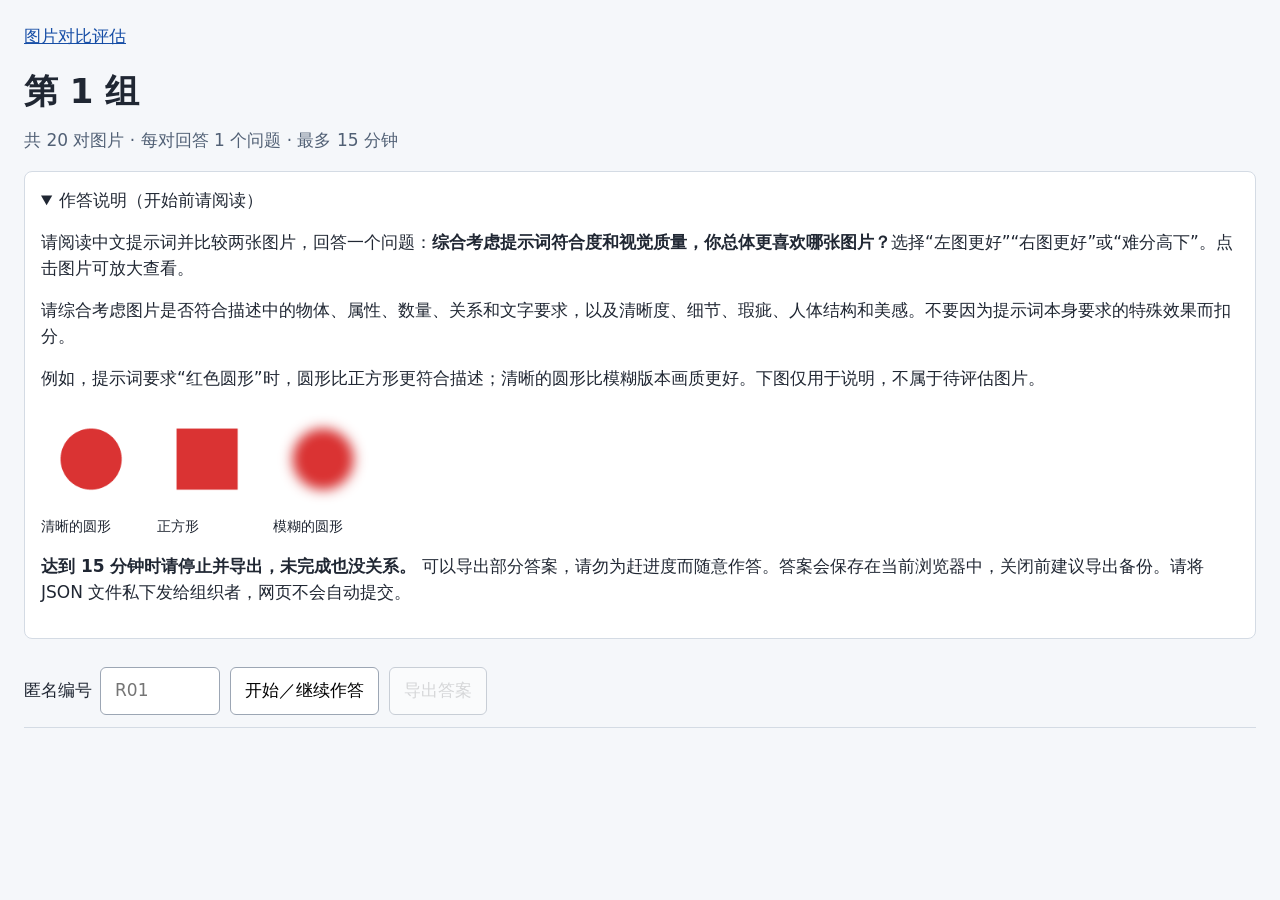
==== commit 712f48b1: "Remove the four check pairs and keep 20 comparisons per session Retain all regular trial IDs, image " ====
--- a/session_01.html
+++ b/session_01.html
@@ -1,6 +1,6 @@
 <!doctype html>
 <html lang="zh-CN"><head><meta charset="utf-8"><meta name="viewport" content="width=device-width,initial-scale=1"><title>图片对比评估</title><link rel="stylesheet" href="style.css"></head>
-<body><a href="index.html">图片对比评估</a><h1 id="session-label"></h1><p class="muted">共 21 对图片 · 每对回答 1 个问题 · 最多 15 分钟</p>
+<body><a href="index.html">图片对比评估</a><h1 id="session-label"></h1><p class="muted">共 20 对图片 · 每对回答 1 个问题 · 最多 15 分钟</p>
 <details class="intro" open><summary>作答说明（开始前请阅读）</summary>
 <p>请阅读中文提示词并比较两张图片，回答一个问题：<strong>综合考虑提示词符合度和视觉质量，你总体更喜欢哪张图片？</strong>选择“左图更好”“右图更好”或“难分高下”。点击图片可放大查看。</p>
 <p>请综合考虑图片是否符合描述中的物体、属性、数量、关系和文字要求，以及清晰度、细节、瑕疵、人体结构和美感。不要因为提示词本身要求的特殊效果而扣分。</p>
@@ -13,6 +13,6 @@
 <p id="image-status" role="status" aria-live="polite"></p><button id="retry-images" hidden>重新加载图片</button>
 <div class="pair"><div><h2>左图</h2><img id="left" alt="左侧待比较图片"></div><div><h2>右图</h2><img id="right" alt="右侧待比较图片"></div></div><div id="questions"></div>
 <nav class="navigation" aria-label="切换图片对"><button id="previous">上一对</button><button id="next">下一对</button></nav>
-<p id="finished" class="card" hidden>已完成全部 21 对图片。请点击“导出答案”，再将下载的 JSON 文件私下发给组织者。</p></main>
+<p id="finished" class="card" hidden>已完成全部 20 对图片。请点击“导出答案”，再将下载的 JSON 文件私下发给组织者。</p></main>
 <dialog id="zoom"><button id="close-zoom">关闭</button><img id="zoom-image" alt="放大的图片"></dialog>
-<script type="application/json" id="session-data">{"study_id": "6f9edae0-3ae7-50fb-ac0d-486de85fe782", "subset_id": "subset_15min_v1", "block_id": "session_01", "label": "Session 1", "trials": [{"id": "9a1ab357-9d6c-44af-a66b-0d37b5c99b49", "prompt": "An aged and weathered workbench is laden with tools and materials, its surface coated with a fine layer of sawdust. A rolled-out tape measure and a wooden ruler lie parallel across the bench, both extending their lengths to aid in an unseen project. Beside these measuring tools, a ceramic ashtray cradles a lit cigar and a smoldering cigarette, their trails of smoke winding upwards. The ashtray is situated to the left of the measuring tools, and behind it, various unfinished woodworks can be glimpsed, suggesting the area is frequented by a craftsman.", "left": "11e9c752-7a51-5aa9-ae68-851c902b0d36", "right": "d9f888f0-fff7-5aed-a50e-e0c012c7e04c", "block": "session_01", "prompt_zh": "一张老旧、饱经使用的工作台上堆满了工具和材料，台面覆着一层细细的木屑。一把拉开的卷尺和一把木尺平行放在台面上，尺身都已展开，似乎在为画面外的某项制作工作提供测量。测量工具旁，一只陶瓷烟灰缸里放着一支点燃的雪茄和一支缓缓燃烧的香烟，烟雾袅袅上升。烟灰缸位于测量工具左侧，其后方隐约可见各种尚未完成的木制品，表明这里经常有木匠工作。"}, {"id": "61f53510-3206-4b53-9963-03d936d64282", "prompt": "a photo of a brown computer keyboard", "left": "26e65fdb-dd4e-51f5-9190-faed580a10ef", "right": "4fe7bbbf-581b-5810-a6d6-d01eebea097e", "block": "session_01", "prompt_zh": "一张棕色电脑键盘的照片。"}, {"id": "0ff030b8-6238-40a0-8f5e-9ea362584ab3", "prompt": "This is a clay style image. A sloth crawls slowly across a dirt road winding through the center of a dense tropical forest. Its movements emphasize the calm rhythm of the natural surroundings, with vibrant greenery stretching in all directions under the bright daylight. The serene setting evokes a sense of stillness and connection to the jungle's unhurried pace. The sloth's deliberate journey becomes a quiet, captivating focal point amid the lush scenery.", "left": "0ea621ff-c10f-5cdd-80f2-3ecca922b241", "right": "48619fd9-8948-51a5-b05e-8ec4b40d72b8", "block": "session_01", "prompt_zh": "这是一幅黏土风格的图像。一只树懒缓慢地爬过一条土路，这条路蜿蜒穿过茂密热带森林的中心。树懒的动作凸显出自然环境平静的节奏；明亮的日光下，生机盎然的绿色植被向四面八方延伸。宁静的环境营造出静谧感，让人感受到与丛林悠缓节奏的联结。在繁茂的景色中，树懒不紧不慢的行进成为安静而引人注目的视觉焦点。"}, {"id": "c59690b6-0be3-4109-a185-a46d5be9d918", "prompt": "A long, narrow black kitchen with yellow and white floor tiles.", "left": "b82affb0-2055-55f5-8338-20c3e4b1ceaa", "right": "2919752a-5c76-5383-b906-fe5200ba4522", "block": "session_01", "prompt_zh": "一间狭长的黑色厨房，地面铺着黄色和白色瓷砖。"}, {"id": "7380527c-2f25-48cd-9e69-9e1e2922bc1d", "prompt": "Pedestrians with umbrellas navigate a wet sidewalk glistening from the rainfall. The street alongside is lined with lampposts and trees that are gently swaying in the breeze. Puddles have formed on the ground, reflecting the overcast sky and the city buildings that loom in the background.", "left": "1224a605-53a6-5d47-9e1a-96ec6e01b86d", "right": "2ddfc048-a7f8-54b4-91b8-ebc60e7d92bc", "block": "session_01", "prompt_zh": "撑着伞的行人走在人行道上，雨水让湿润的路面泛着光。旁边的街道两侧排列着路灯和树木，树枝在微风中轻轻摇曳。地面形成了水洼，倒映着阴云密布的天空和背景中隐约耸立的城市建筑。"}, {"id": "0189a5d9-e355-4369-b931-a26d726e8017", "prompt": "a photo of a green couch", "left": "96101402-4174-5b80-9136-6fb6cd539374", "right": "30a179c0-d8de-5737-b6c6-c5e85a92f06f", "block": "session_01", "prompt_zh": "一张绿色沙发的照片。"}, {"id": "5028fbe2-9b99-416a-9e25-23c0f987dcbc", "prompt": "In a spacious room, an ornate vintage clock with a large, circular face and roman numerals stands prominently against a pastel-colored wall, its intricate hands pointing to the time. Beside it, a small, oval-shaped mirror with an elegant antique frame hangs neatly, reflecting a portion of the room’s interior. The contrast in size between the commanding presence of the clock and the modest mirror creates a unique focal point in the space.", "left": "72e4d16a-21fa-5421-b724-eb3781b8e2d8", "right": "e4978dc1-552a-5e9d-9363-7f0c0d9a3635", "block": "session_01", "prompt_zh": "在一间宽敞的房间里，一座装饰华丽的古董钟醒目地立在浅色墙壁前。钟面很大，呈圆形，标有罗马数字，精巧的指针指示着时间。钟旁整齐地挂着一面小巧的椭圆形镜子，配有优雅的古董镜框，映出房间内部的一部分。大钟气派的存在感与小镜子的朴素小巧形成尺寸对比，成为空间中独特的视觉焦点。"}, {"id": "4142452b-361c-47ab-bd99-26244b9368d9", "prompt": "Two hot dogs sit on a white paper plate near a soda cup which are sitting on a green picnic table while a bike and a silver car are parked nearby.", "left": "d739da3b-cb30-53eb-95e1-c6e22da2a383", "right": "3ebc3ae4-d1dd-52c9-b6c4-62fcc84ff7c1", "block": "session_01", "prompt_zh": "一张绿色野餐桌上放着一个白色纸盘，盘中有两个热狗，旁边是一杯汽水；附近停着一辆自行车和一辆银色汽车。"}, {"id": "1cad91e8-7c36-470b-a0b9-ad71e13f1200", "prompt": "a photo of a red clock and a black cell phone", "left": "51188cc4-0df0-5943-a61b-771fbd3b18f4", "right": "b6d7e191-e63f-5b17-833a-faa17890d7b2", "block": "session_01", "prompt_zh": "一张红色时钟和黑色手机的照片。"}, {"id": "9d3a2bb6-54d2-44bf-ad62-a1917dde33ae", "prompt": "A collection of eight elegant side chairs from the 1950s, designed by Gianni Vigorelli, each stands 37 1/2 inches tall. The frames are made from pearwood, featuring a warm, golden-brown hue with a smooth finish that highlights the wood's natural grain. The seats and backrests are upholstered in a sleek, black vinyl, providing a comfortable yet durable seating surface. These chairs measure 16 1/2 inches in width and 17 3/8 inches in depth, making them well-proportioned for a variety of dining spaces.", "left": "7140a8c3-3575-54de-8a7b-85d53f3dffc3", "right": "b1cd67e1-fb62-50c2-81ad-6123e7237102", "block": "session_01", "prompt_zh": "一组由詹尼·维戈雷利设计、出自二十世纪五十年代的八把优雅无扶手椅，每把高 37 又 1/2 英寸。椅架由梨木制成，呈温暖的金棕色，表面光滑，突显木材的自然纹理。座面和靠背覆有光滑的黑色乙烯基材料，兼具舒适性与耐用性。椅子宽 16 又 1/2 英寸、深 17 又 3/8 英寸，比例匀称，适合多种用餐空间。"}, {"id": "3103d904-1742-4bd0-bde5-b4a337ef373e", "prompt": "The entire scene is depicted in an anime style with a masked figure in a black dress and gloves, long black hair, green eyes, holding a baton. The dress is adorned with intricate lace patterns, and the gloves are velvet. The figure stands in a moonlit forest, surrounded by towering trees and glistening dew on leaves.", "left": "a493c660-b9b6-58a8-93b3-5342c9d75d99", "right": "e266d5c0-de96-5c3c-8621-d533b2bd259b", "block": "session_01", "prompt_zh": "整个场景采用动漫风格：一个戴着面具的人物身穿黑色连衣裙和手套，留着长长的黑发，有绿色眼睛，手持一根短棍。连衣裙上饰有精细的蕾丝图案，手套为天鹅绒材质。人物站在月光照耀的森林里，周围是高耸的树木和叶片上闪亮的露珠。"}, {"id": "b7b3aa30-e3d9-46bf-8a1e-e9386d384bd8", "prompt": "An open pencil case with a variety of colored pencils strewn about lies adjacent to a set of sleek, black binoculars resting on the smooth surface of an aged oak desk. The desk, marked by the patina of use, features intricate grain patterns and is sprinkled with fine papers and an antique brass lamp. The combination of school supplies and exploratory equipment suggests a space dedicated to both study and adventure.", "left": "b24f66bd-04e5-58ab-b3eb-2694b84c4f03", "right": "35836e07-c595-5c7b-bf2f-b2d2c19e04cc", "block": "session_01", "prompt_zh": "一张老旧橡木书桌的光滑桌面上，放着一个打开的笔袋，各色彩色铅笔散落在周围，旁边是一副线条简洁的黑色双筒望远镜。书桌带着使用岁月留下的光泽，有精细的木纹，桌上零散放着精美纸张和一盏古董黄铜台灯。文具与探索装备的组合，让这个空间同时具有学习和冒险的意味。"}, {"id": "e5c5fb71-a8c3-4f6a-9901-12ada523be6d", "prompt": "The entire scene is depicted in an anime style with a masked figure in a black dress and gloves, long black hair, green eyes, holding a baton. The dress is adorned with intricate lace patterns, and the gloves are velvet. The figure stands in a moonlit forest, surrounded by towering trees and glistening dew on leaves.", "left": "1e177cee-050a-5d0e-8cdd-097670752470", "right": "da013648-c3e2-535d-8a92-cb77ed056373", "block": "session_01", "prompt_zh": "整个场景采用动漫风格：一个戴着面具的人物身穿黑色连衣裙和手套，留着长长的黑发，有绿色眼睛，手持一根短棍。连衣裙上饰有精细的蕾丝图案，手套为天鹅绒材质。人物站在月光照耀的森林里，周围是高耸的树木和叶片上闪亮的露珠。"}, {"id": "efe6171b-5723-4959-b415-1accf5a3e893", "prompt": "In the soft glow of the waning daylight that filters through the window of an old-fashioned boutique, a tie with a classic diamond pattern rests elegantly on top of a pair of well-used skater sneakers. The sneakers exhibit a history of adventures in their scuffed edges and faded canvas. Set against a backdrop of antique furnishings and eclectic trinkets, the tie's smooth texture contrasts with the rough fabric of the shoes.", "left": "fa6db5ba-7808-56f6-ae10-d07ad632b96f", "right": "49764148-e175-5329-bf31-eb790506166e", "block": "session_01", "prompt_zh": "在一家老式精品店里，渐弱的日光透过窗户洒下柔和光线。一条带经典菱形图案的领带优雅地搭在一双穿旧的滑板鞋上。鞋子磨损的边缘和褪色的帆布诉说着过往的经历。古董家具和风格各异的小摆件构成背景，领带光滑的质感与鞋子粗糙的布料形成对比。"}, {"id": "d5a7161c-6b8a-4ec7-9f7b-2da2d8680e4d", "prompt": "An illustration captures a profile view of an individual with flowing white hair adorned by a gold star-shaped hairpin. The person wears a white outfit with intricate gold accents, including a high collar and subtle orange highlights, contributing warmth. The background showcases a gradient of yellow and orange, evoking sunrise or sunset. The posture is poised, with a slight head turn suggesting calm and elegance. The entire scene is depicted in a style inspired by graffiti.", "left": "9f14df6c-26c3-5e6d-8990-f19efcc97aa5", "right": "df05479c-f98d-57db-8af1-9e35b2bb5ed0", "block": "session_01", "prompt_zh": "一幅插画描绘了一个人物的侧面：飘逸的白发上别着金色星形发夹。人物穿着带精细金色装饰的白色服装，包括高领和少量橙色点缀，为画面增添暖意。背景由黄色渐变为橙色，让人联想到日出或日落。人物姿态从容，头部略微转动，显得平静而优雅。整个场景采用受涂鸦启发的风格。"}, {"id": "5c9fb440-5ecc-4838-9e33-ae648b5ff9ef", "prompt": "two white sheep, a black goat and a white goat in a field", "left": "16bcc9f1-7a5c-54c5-a9e9-7474401bb5c6", "right": "132a3897-ccc0-53dd-8013-4736a461a003", "block": "session_01", "prompt_zh": "田野里有两只白色绵羊、一只黑色山羊和一只白色山羊。"}, {"id": "439f4b86-cd6a-4e0c-b427-965607db34e0", "prompt": "A muscular, drenched figure stands chest-deep in rippling water, his soaked shirt clinging to his fit build. He sports a rugged beard, facial scars on face and arm, and smiles with eyes closed, mouth ajar showing teeth and tongue. Behind him glow blurry city lights and moon, enriching the night vibe. This picture follows an anime-inspired Celluloid visual style.", "left": "120e013b-3e1b-5b6d-a7bf-ec2a161a441c", "right": "76c64bc9-5545-55b3-9acf-7a743796eda6", "block": "session_01", "prompt_zh": "一名肌肉发达、全身湿透的男子站在泛着涟漪的水中，水面没到胸口，浸湿的衬衫紧贴着他健壮的身形。他留着粗犷的胡须，脸部和手臂上有疤痕，闭着眼睛微笑，嘴巴微张，露出牙齿和舌头。他身后有模糊的城市灯光和月亮发光，烘托出夜晚的氛围。画面采用受动漫启发的赛璐璐视觉风格。"}, {"id": "c275663e-85ae-4d15-a3d1-4466dbe7afb7", "prompt": "a photo of a red cake and a purple chair", "left": "d8b0ba22-6e74-5b33-ad62-0ad2a3202a6f", "right": "495556c8-f3a1-5ee0-952a-1435e5798023", "block": "session_01", "prompt_zh": "一张红色蛋糕和紫色椅子的照片。"}, {"id": "59eae69a-a09c-43de-912e-a61b76ad2cfc", "prompt": "a photo of a white boat and an orange hot dog", "left": "702cd387-d8c0-5736-8dee-7e94afac5761", "right": "ec7ba69e-c90c-51f9-a0c3-82906aa49350", "block": "session_01", "prompt_zh": "一张白色船和橙色热狗的照片。"}, {"id": "5cae1234-bb10-4406-9a55-805dd0cd8cc6", "prompt": "In the foreground, a young girl joyfully holding a colorful Rubik's cube, dressed in a crisp school uniform. Behind her, alternate versions of herself appear, one in casual attire and another in a whimsical themed costume, all suggesting a multiverse concept. This picture is created in the pointillism style.", "left": "d4dcd30a-5e20-5f05-a2ab-5f8a95721d5b", "right": "8fcf1f5a-92d3-5143-b4cf-cf6618ce7655", "block": "session_01", "prompt_zh": "画面前景中，一个身穿整洁校服的小女孩开心地拿着一个彩色魔方。她身后出现了不同版本的自己，一个穿着休闲服装，另一个穿着充满奇思妙想的主题服装，共同呈现多重宇宙的概念。这幅画采用点彩风格创作。"}, {"id": "27503d1e-1756-40d4-b187-594d577b1f95", "prompt": "a key in front of a bicycle", "left": "888fb1e4-6c5e-5d3c-8120-c427a51b83f0", "right": "ed5603fb-3e23-59d0-b490-80d43cde563a", "block": "session_01", "prompt_zh": "一把钥匙在一辆自行车前面。"}], "images": {"11e9c752-7a51-5aa9-ae68-851c902b0d36": "assets/11e9c752-7a51-5aa9-ae68-851c902b0d36-768q80.jpg", "d9f888f0-fff7-5aed-a50e-e0c012c7e04c": "assets/d9f888f0-fff7-5aed-a50e-e0c012c7e04c-768q80.jpg", "26e65fdb-dd4e-51f5-9190-faed580a10ef": "assets/26e65fdb-dd4e-51f5-9190-faed580a10ef-768q80.jpg", "4fe7bbbf-581b-5810-a6d6-d01eebea097e": "assets/4fe7bbbf-581b-5810-a6d6-d01eebea097e-768q80.jpg", "0ea621ff-c10f-5cdd-80f2-3ecca922b241": "assets/0ea621ff-c10f-5cdd-80f2-3ecca922b241-768q80.jpg", "48619fd9-8948-51a5-b05e-8ec4b40d72b8": "assets/48619fd9-8948-51a5-b05e-8ec4b40d72b8-768q80.jpg", "b82affb0-2055-55f5-8338-20c3e4b1ceaa": "assets/b82affb0-2055-55f5-8338-20c3e4b1ceaa-768q80.jpg", "2919752a-5c76-5383-b906-fe5200ba4522": "assets/2919752a-5c76-5383-b906-fe5200ba4522-768q80.jpg", "1224a605-53a6-5d47-9e1a-96ec6e01b86d": "assets/1224a605-53a6-5d47-9e1a-96ec6e01b86d-768q80.jpg", "2ddfc048-a7f8-54b4-91b8-ebc60e7d92bc": "assets/2ddfc048-a7f8-54b4-91b8-ebc60e7d92bc-768q80.jpg", "96101402-4174-5b80-9136-6fb6cd539374": "assets/96101402-4174-5b80-9136-6fb6cd539374-768q80.jpg", "30a179c0-d8de-5737-b6c6-c5e85a92f06f": "assets/30a179c0-d8de-5737-b6c6-c5e85a92f06f-768q80.jpg", "72e4d16a-21fa-5421-b724-eb3781b8e2d8": "assets/72e4d16a-21fa-5421-b724-eb3781b8e2d8-768q80.jpg", "e4978dc1-552a-5e9d-9363-7f0c0d9a3635": "assets/e4978dc1-552a-5e9d-9363-7f0c0d9a3635-768q80.jpg", "d739da3b-cb30-53eb-95e1-c6e22da2a383": "assets/d739da3b-cb30-53eb-95e1-c6e22da2a383-768q80.jpg", "3ebc3ae4-d1dd-52c9-b6c4-62fcc84ff7c1": "assets/3ebc3ae4-d1dd-52c9-b6c4-62fcc84ff7c1-768q80.jpg", "51188cc4-0df0-5943-a61b-771fbd3b18f4": "assets/51188cc4-0df0-5943-a61b-771fbd3b18f4-768q80.jpg", "b6d7e191-e63f-5b17-833a-faa17890d7b2": "assets/b6d7e191-e63f-5b17-833a-faa17890d7b2-768q80.jpg", "7140a8c3-3575-54de-8a7b-85d53f3dffc3": "assets/7140a8c3-3575-54de-8a7b-85d53f3dffc3-768q80.jpg", "b1cd67e1-fb62-50c2-81ad-6123e7237102": "assets/b1cd67e1-fb62-50c2-81ad-6123e7237102-768q80.jpg", "a493c660-b9b6-58a8-93b3-5342c9d75d99": "assets/a493c660-b9b6-58a8-93b3-5342c9d75d99-768q80.jpg", "e266d5c0-de96-5c3c-8621-d533b2bd259b": "assets/e266d5c0-de96-5c3c-8621-d533b2bd259b-768q80.jpg", "b24f66bd-04e5-58ab-b3eb-2694b84c4f03": "assets/b24f66bd-04e5-58ab-b3eb-2694b84c4f03-768q80.jpg", "35836e07-c595-5c7b-bf2f-b2d2c19e04cc": "assets/35836e07-c595-5c7b-bf2f-b2d2c19e04cc-768q80.jpg", "1e177cee-050a-5d0e-8cdd-097670752470": "assets/1e177cee-050a-5d0e-8cdd-097670752470-768q80.jpg", "da013648-c3e2-535d-8a92-cb77ed056373": "assets/da013648-c3e2-535d-8a92-cb77ed056373-768q80.jpg", "fa6db5ba-7808-56f6-ae10-d07ad632b96f": "assets/fa6db5ba-7808-56f6-ae10-d07ad632b96f-768q80.jpg", "49764148-e175-5329-bf31-eb790506166e": "assets/49764148-e175-5329-bf31-eb790506166e-768q80.jpg", "9f14df6c-26c3-5e6d-8990-f19efcc97aa5": "assets/9f14df6c-26c3-5e6d-8990-f19efcc97aa5-768q80.jpg", "df05479c-f98d-57db-8af1-9e35b2bb5ed0": "assets/df05479c-f98d-57db-8af1-9e35b2bb5ed0-768q80.jpg", "16bcc9f1-7a5c-54c5-a9e9-7474401bb5c6": "assets/16bcc9f1-7a5c-54c5-a9e9-7474401bb5c6-768q80.jpg", "132a3897-ccc0-53dd-8013-4736a461a003": "assets/132a3897-ccc0-53dd-8013-4736a461a003-768q80.jpg", "120e013b-3e1b-5b6d-a7bf-ec2a161a441c": "assets/120e013b-3e1b-5b6d-a7bf-ec2a161a441c-768q80.jpg", "76c64bc9-5545-55b3-9acf-7a743796eda6": "assets/76c64bc9-5545-55b3-9acf-7a743796eda6-768q80.jpg", "d8b0ba22-6e74-5b33-ad62-0ad2a3202a6f": "assets/d8b0ba22-6e74-5b33-ad62-0ad2a3202a6f-768q80.jpg", "495556c8-f3a1-5ee0-952a-1435e5798023": "assets/495556c8-f3a1-5ee0-952a-1435e5798023-768q80.jpg", "702cd387-d8c0-5736-8dee-7e94afac5761": "assets/702cd387-d8c0-5736-8dee-7e94afac5761-768q80.jpg", "ec7ba69e-c90c-51f9-a0c3-82906aa49350": "assets/ec7ba69e-c90c-51f9-a0c3-82906aa49350-768q80.jpg", "d4dcd30a-5e20-5f05-a2ab-5f8a95721d5b": "assets/d4dcd30a-5e20-5f05-a2ab-5f8a95721d5b-768q80.jpg", "8fcf1f5a-92d3-5143-b4cf-cf6618ce7655": "assets/8fcf1f5a-92d3-5143-b4cf-cf6618ce7655-768q80.jpg", "888fb1e4-6c5e-5d3c-8120-c427a51b83f0": "assets/888fb1e4-6c5e-5d3c-8120-c427a51b83f0-768q80.jpg", "ed5603fb-3e23-59d0-b490-80d43cde563a": "assets/ed5603fb-3e23-59d0-b490-80d43cde563a-768q80.jpg"}, "image_profile": {"id": "jpeg_768_q80", "width": 768, "height": 768, "format": "JPEG", "quality": 80, "resampling": "LANCZOS"}, "protocol_version": "overall_zh_768_v3"}</script><script src="session.js?v=768q80"></script></body></html>
+<script type="application/json" id="session-data">{"study_id": "6f9edae0-3ae7-50fb-ac0d-486de85fe782", "subset_id": "subset_15min_v1", "block_id": "session_01", "label": "Session 1", "trials": [{"id": "9a1ab357-9d6c-44af-a66b-0d37b5c99b49", "prompt": "An aged and weathered workbench is laden with tools and materials, its surface coated with a fine layer of sawdust. A rolled-out tape measure and a wooden ruler lie parallel across the bench, both extending their lengths to aid in an unseen project. Beside these measuring tools, a ceramic ashtray cradles a lit cigar and a smoldering cigarette, their trails of smoke winding upwards. The ashtray is situated to the left of the measuring tools, and behind it, various unfinished woodworks can be glimpsed, suggesting the area is frequented by a craftsman.", "left": "11e9c752-7a51-5aa9-ae68-851c902b0d36", "right": "d9f888f0-fff7-5aed-a50e-e0c012c7e04c", "block": "session_01", "prompt_zh": "一张老旧、饱经使用的工作台上堆满了工具和材料，台面覆着一层细细的木屑。一把拉开的卷尺和一把木尺平行放在台面上，尺身都已展开，似乎在为画面外的某项制作工作提供测量。测量工具旁，一只陶瓷烟灰缸里放着一支点燃的雪茄和一支缓缓燃烧的香烟，烟雾袅袅上升。烟灰缸位于测量工具左侧，其后方隐约可见各种尚未完成的木制品，表明这里经常有木匠工作。"}, {"id": "61f53510-3206-4b53-9963-03d936d64282", "prompt": "a photo of a brown computer keyboard", "left": "26e65fdb-dd4e-51f5-9190-faed580a10ef", "right": "4fe7bbbf-581b-5810-a6d6-d01eebea097e", "block": "session_01", "prompt_zh": "一张棕色电脑键盘的照片。"}, {"id": "0ff030b8-6238-40a0-8f5e-9ea362584ab3", "prompt": "This is a clay style image. A sloth crawls slowly across a dirt road winding through the center of a dense tropical forest. Its movements emphasize the calm rhythm of the natural surroundings, with vibrant greenery stretching in all directions under the bright daylight. The serene setting evokes a sense of stillness and connection to the jungle's unhurried pace. The sloth's deliberate journey becomes a quiet, captivating focal point amid the lush scenery.", "left": "0ea621ff-c10f-5cdd-80f2-3ecca922b241", "right": "48619fd9-8948-51a5-b05e-8ec4b40d72b8", "block": "session_01", "prompt_zh": "这是一幅黏土风格的图像。一只树懒缓慢地爬过一条土路，这条路蜿蜒穿过茂密热带森林的中心。树懒的动作凸显出自然环境平静的节奏；明亮的日光下，生机盎然的绿色植被向四面八方延伸。宁静的环境营造出静谧感，让人感受到与丛林悠缓节奏的联结。在繁茂的景色中，树懒不紧不慢的行进成为安静而引人注目的视觉焦点。"}, {"id": "c59690b6-0be3-4109-a185-a46d5be9d918", "prompt": "A long, narrow black kitchen with yellow and white floor tiles.", "left": "b82affb0-2055-55f5-8338-20c3e4b1ceaa", "right": "2919752a-5c76-5383-b906-fe5200ba4522", "block": "session_01", "prompt_zh": "一间狭长的黑色厨房，地面铺着黄色和白色瓷砖。"}, {"id": "7380527c-2f25-48cd-9e69-9e1e2922bc1d", "prompt": "Pedestrians with umbrellas navigate a wet sidewalk glistening from the rainfall. The street alongside is lined with lampposts and trees that are gently swaying in the breeze. Puddles have formed on the ground, reflecting the overcast sky and the city buildings that loom in the background.", "left": "1224a605-53a6-5d47-9e1a-96ec6e01b86d", "right": "2ddfc048-a7f8-54b4-91b8-ebc60e7d92bc", "block": "session_01", "prompt_zh": "撑着伞的行人走在人行道上，雨水让湿润的路面泛着光。旁边的街道两侧排列着路灯和树木，树枝在微风中轻轻摇曳。地面形成了水洼，倒映着阴云密布的天空和背景中隐约耸立的城市建筑。"}, {"id": "0189a5d9-e355-4369-b931-a26d726e8017", "prompt": "a photo of a green couch", "left": "96101402-4174-5b80-9136-6fb6cd539374", "right": "30a179c0-d8de-5737-b6c6-c5e85a92f06f", "block": "session_01", "prompt_zh": "一张绿色沙发的照片。"}, {"id": "5028fbe2-9b99-416a-9e25-23c0f987dcbc", "prompt": "In a spacious room, an ornate vintage clock with a large, circular face and roman numerals stands prominently against a pastel-colored wall, its intricate hands pointing to the time. Beside it, a small, oval-shaped mirror with an elegant antique frame hangs neatly, reflecting a portion of the room’s interior. The contrast in size between the commanding presence of the clock and the modest mirror creates a unique focal point in the space.", "left": "72e4d16a-21fa-5421-b724-eb3781b8e2d8", "right": "e4978dc1-552a-5e9d-9363-7f0c0d9a3635", "block": "session_01", "prompt_zh": "在一间宽敞的房间里，一座装饰华丽的古董钟醒目地立在浅色墙壁前。钟面很大，呈圆形，标有罗马数字，精巧的指针指示着时间。钟旁整齐地挂着一面小巧的椭圆形镜子，配有优雅的古董镜框，映出房间内部的一部分。大钟气派的存在感与小镜子的朴素小巧形成尺寸对比，成为空间中独特的视觉焦点。"}, {"id": "4142452b-361c-47ab-bd99-26244b9368d9", "prompt": "Two hot dogs sit on a white paper plate near a soda cup which are sitting on a green picnic table while a bike and a silver car are parked nearby.", "left": "d739da3b-cb30-53eb-95e1-c6e22da2a383", "right": "3ebc3ae4-d1dd-52c9-b6c4-62fcc84ff7c1", "block": "session_01", "prompt_zh": "一张绿色野餐桌上放着一个白色纸盘，盘中有两个热狗，旁边是一杯汽水；附近停着一辆自行车和一辆银色汽车。"}, {"id": "1cad91e8-7c36-470b-a0b9-ad71e13f1200", "prompt": "a photo of a red clock and a black cell phone", "left": "51188cc4-0df0-5943-a61b-771fbd3b18f4", "right": "b6d7e191-e63f-5b17-833a-faa17890d7b2", "block": "session_01", "prompt_zh": "一张红色时钟和黑色手机的照片。"}, {"id": "9d3a2bb6-54d2-44bf-ad62-a1917dde33ae", "prompt": "A collection of eight elegant side chairs from the 1950s, designed by Gianni Vigorelli, each stands 37 1/2 inches tall. The frames are made from pearwood, featuring a warm, golden-brown hue with a smooth finish that highlights the wood's natural grain. The seats and backrests are upholstered in a sleek, black vinyl, providing a comfortable yet durable seating surface. These chairs measure 16 1/2 inches in width and 17 3/8 inches in depth, making them well-proportioned for a variety of dining spaces.", "left": "7140a8c3-3575-54de-8a7b-85d53f3dffc3", "right": "b1cd67e1-fb62-50c2-81ad-6123e7237102", "block": "session_01", "prompt_zh": "一组由詹尼·维戈雷利设计、出自二十世纪五十年代的八把优雅无扶手椅，每把高 37 又 1/2 英寸。椅架由梨木制成，呈温暖的金棕色，表面光滑，突显木材的自然纹理。座面和靠背覆有光滑的黑色乙烯基材料，兼具舒适性与耐用性。椅子宽 16 又 1/2 英寸、深 17 又 3/8 英寸，比例匀称，适合多种用餐空间。"}, {"id": "3103d904-1742-4bd0-bde5-b4a337ef373e", "prompt": "The entire scene is depicted in an anime style with a masked figure in a black dress and gloves, long black hair, green eyes, holding a baton. The dress is adorned with intricate lace patterns, and the gloves are velvet. The figure stands in a moonlit forest, surrounded by towering trees and glistening dew on leaves.", "left": "a493c660-b9b6-58a8-93b3-5342c9d75d99", "right": "e266d5c0-de96-5c3c-8621-d533b2bd259b", "block": "session_01", "prompt_zh": "整个场景采用动漫风格：一个戴着面具的人物身穿黑色连衣裙和手套，留着长长的黑发，有绿色眼睛，手持一根短棍。连衣裙上饰有精细的蕾丝图案，手套为天鹅绒材质。人物站在月光照耀的森林里，周围是高耸的树木和叶片上闪亮的露珠。"}, {"id": "b7b3aa30-e3d9-46bf-8a1e-e9386d384bd8", "prompt": "An open pencil case with a variety of colored pencils strewn about lies adjacent to a set of sleek, black binoculars resting on the smooth surface of an aged oak desk. The desk, marked by the patina of use, features intricate grain patterns and is sprinkled with fine papers and an antique brass lamp. The combination of school supplies and exploratory equipment suggests a space dedicated to both study and adventure.", "left": "b24f66bd-04e5-58ab-b3eb-2694b84c4f03", "right": "35836e07-c595-5c7b-bf2f-b2d2c19e04cc", "block": "session_01", "prompt_zh": "一张老旧橡木书桌的光滑桌面上，放着一个打开的笔袋，各色彩色铅笔散落在周围，旁边是一副线条简洁的黑色双筒望远镜。书桌带着使用岁月留下的光泽，有精细的木纹，桌上零散放着精美纸张和一盏古董黄铜台灯。文具与探索装备的组合，让这个空间同时具有学习和冒险的意味。"}, {"id": "e5c5fb71-a8c3-4f6a-9901-12ada523be6d", "prompt": "The entire scene is depicted in an anime style with a masked figure in a black dress and gloves, long black hair, green eyes, holding a baton. The dress is adorned with intricate lace patterns, and the gloves are velvet. The figure stands in a moonlit forest, surrounded by towering trees and glistening dew on leaves.", "left": "1e177cee-050a-5d0e-8cdd-097670752470", "right": "da013648-c3e2-535d-8a92-cb77ed056373", "block": "session_01", "prompt_zh": "整个场景采用动漫风格：一个戴着面具的人物身穿黑色连衣裙和手套，留着长长的黑发，有绿色眼睛，手持一根短棍。连衣裙上饰有精细的蕾丝图案，手套为天鹅绒材质。人物站在月光照耀的森林里，周围是高耸的树木和叶片上闪亮的露珠。"}, {"id": "efe6171b-5723-4959-b415-1accf5a3e893", "prompt": "In the soft glow of the waning daylight that filters through the window of an old-fashioned boutique, a tie with a classic diamond pattern rests elegantly on top of a pair of well-used skater sneakers. The sneakers exhibit a history of adventures in their scuffed edges and faded canvas. Set against a backdrop of antique furnishings and eclectic trinkets, the tie's smooth texture contrasts with the rough fabric of the shoes.", "left": "fa6db5ba-7808-56f6-ae10-d07ad632b96f", "right": "49764148-e175-5329-bf31-eb790506166e", "block": "session_01", "prompt_zh": "在一家老式精品店里，渐弱的日光透过窗户洒下柔和光线。一条带经典菱形图案的领带优雅地搭在一双穿旧的滑板鞋上。鞋子磨损的边缘和褪色的帆布诉说着过往的经历。古董家具和风格各异的小摆件构成背景，领带光滑的质感与鞋子粗糙的布料形成对比。"}, {"id": "5c9fb440-5ecc-4838-9e33-ae648b5ff9ef", "prompt": "two white sheep, a black goat and a white goat in a field", "left": "16bcc9f1-7a5c-54c5-a9e9-7474401bb5c6", "right": "132a3897-ccc0-53dd-8013-4736a461a003", "block": "session_01", "prompt_zh": "田野里有两只白色绵羊、一只黑色山羊和一只白色山羊。"}, {"id": "439f4b86-cd6a-4e0c-b427-965607db34e0", "prompt": "A muscular, drenched figure stands chest-deep in rippling water, his soaked shirt clinging to his fit build. He sports a rugged beard, facial scars on face and arm, and smiles with eyes closed, mouth ajar showing teeth and tongue. Behind him glow blurry city lights and moon, enriching the night vibe. This picture follows an anime-inspired Celluloid visual style.", "left": "120e013b-3e1b-5b6d-a7bf-ec2a161a441c", "right": "76c64bc9-5545-55b3-9acf-7a743796eda6", "block": "session_01", "prompt_zh": "一名肌肉发达、全身湿透的男子站在泛着涟漪的水中，水面没到胸口，浸湿的衬衫紧贴着他健壮的身形。他留着粗犷的胡须，脸部和手臂上有疤痕，闭着眼睛微笑，嘴巴微张，露出牙齿和舌头。他身后有模糊的城市灯光和月亮发光，烘托出夜晚的氛围。画面采用受动漫启发的赛璐璐视觉风格。"}, {"id": "c275663e-85ae-4d15-a3d1-4466dbe7afb7", "prompt": "a photo of a red cake and a purple chair", "left": "d8b0ba22-6e74-5b33-ad62-0ad2a3202a6f", "right": "495556c8-f3a1-5ee0-952a-1435e5798023", "block": "session_01", "prompt_zh": "一张红色蛋糕和紫色椅子的照片。"}, {"id": "59eae69a-a09c-43de-912e-a61b76ad2cfc", "prompt": "a photo of a white boat and an orange hot dog", "left": "702cd387-d8c0-5736-8dee-7e94afac5761", "right": "ec7ba69e-c90c-51f9-a0c3-82906aa49350", "block": "session_01", "prompt_zh": "一张白色船和橙色热狗的照片。"}, {"id": "5cae1234-bb10-4406-9a55-805dd0cd8cc6", "prompt": "In the foreground, a young girl joyfully holding a colorful Rubik's cube, dressed in a crisp school uniform. Behind her, alternate versions of herself appear, one in casual attire and another in a whimsical themed costume, all suggesting a multiverse concept. This picture is created in the pointillism style.", "left": "d4dcd30a-5e20-5f05-a2ab-5f8a95721d5b", "right": "8fcf1f5a-92d3-5143-b4cf-cf6618ce7655", "block": "session_01", "prompt_zh": "画面前景中，一个身穿整洁校服的小女孩开心地拿着一个彩色魔方。她身后出现了不同版本的自己，一个穿着休闲服装，另一个穿着充满奇思妙想的主题服装，共同呈现多重宇宙的概念。这幅画采用点彩风格创作。"}, {"id": "27503d1e-1756-40d4-b187-594d577b1f95", "prompt": "a key in front of a bicycle", "left": "888fb1e4-6c5e-5d3c-8120-c427a51b83f0", "right": "ed5603fb-3e23-59d0-b490-80d43cde563a", "block": "session_01", "prompt_zh": "一把钥匙在一辆自行车前面。"}], "images": {"11e9c752-7a51-5aa9-ae68-851c902b0d36": "assets/11e9c752-7a51-5aa9-ae68-851c902b0d36-768q80.jpg", "d9f888f0-fff7-5aed-a50e-e0c012c7e04c": "assets/d9f888f0-fff7-5aed-a50e-e0c012c7e04c-768q80.jpg", "26e65fdb-dd4e-51f5-9190-faed580a10ef": "assets/26e65fdb-dd4e-51f5-9190-faed580a10ef-768q80.jpg", "4fe7bbbf-581b-5810-a6d6-d01eebea097e": "assets/4fe7bbbf-581b-5810-a6d6-d01eebea097e-768q80.jpg", "0ea621ff-c10f-5cdd-80f2-3ecca922b241": "assets/0ea621ff-c10f-5cdd-80f2-3ecca922b241-768q80.jpg", "48619fd9-8948-51a5-b05e-8ec4b40d72b8": "assets/48619fd9-8948-51a5-b05e-8ec4b40d72b8-768q80.jpg", "b82affb0-2055-55f5-8338-20c3e4b1ceaa": "assets/b82affb0-2055-55f5-8338-20c3e4b1ceaa-768q80.jpg", "2919752a-5c76-5383-b906-fe5200ba4522": "assets/2919752a-5c76-5383-b906-fe5200ba4522-768q80.jpg", "1224a605-53a6-5d47-9e1a-96ec6e01b86d": "assets/1224a605-53a6-5d47-9e1a-96ec6e01b86d-768q80.jpg", "2ddfc048-a7f8-54b4-91b8-ebc60e7d92bc": "assets/2ddfc048-a7f8-54b4-91b8-ebc60e7d92bc-768q80.jpg", "96101402-4174-5b80-9136-6fb6cd539374": "assets/96101402-4174-5b80-9136-6fb6cd539374-768q80.jpg", "30a179c0-d8de-5737-b6c6-c5e85a92f06f": "assets/30a179c0-d8de-5737-b6c6-c5e85a92f06f-768q80.jpg", "72e4d16a-21fa-5421-b724-eb3781b8e2d8": "assets/72e4d16a-21fa-5421-b724-eb3781b8e2d8-768q80.jpg", "e4978dc1-552a-5e9d-9363-7f0c0d9a3635": "assets/e4978dc1-552a-5e9d-9363-7f0c0d9a3635-768q80.jpg", "d739da3b-cb30-53eb-95e1-c6e22da2a383": "assets/d739da3b-cb30-53eb-95e1-c6e22da2a383-768q80.jpg", "3ebc3ae4-d1dd-52c9-b6c4-62fcc84ff7c1": "assets/3ebc3ae4-d1dd-52c9-b6c4-62fcc84ff7c1-768q80.jpg", "51188cc4-0df0-5943-a61b-771fbd3b18f4": "assets/51188cc4-0df0-5943-a61b-771fbd3b18f4-768q80.jpg", "b6d7e191-e63f-5b17-833a-faa17890d7b2": "assets/b6d7e191-e63f-5b17-833a-faa17890d7b2-768q80.jpg", "7140a8c3-3575-54de-8a7b-85d53f3dffc3": "assets/7140a8c3-3575-54de-8a7b-85d53f3dffc3-768q80.jpg", "b1cd67e1-fb62-50c2-81ad-6123e7237102": "assets/b1cd67e1-fb62-50c2-81ad-6123e7237102-768q80.jpg", "a493c660-b9b6-58a8-93b3-5342c9d75d99": "assets/a493c660-b9b6-58a8-93b3-5342c9d75d99-768q80.jpg", "e266d5c0-de96-5c3c-8621-d533b2bd259b": "assets/e266d5c0-de96-5c3c-8621-d533b2bd259b-768q80.jpg", "b24f66bd-04e5-58ab-b3eb-2694b84c4f03": "assets/b24f66bd-04e5-58ab-b3eb-2694b84c4f03-768q80.jpg", "35836e07-c595-5c7b-bf2f-b2d2c19e04cc": "assets/35836e07-c595-5c7b-bf2f-b2d2c19e04cc-768q80.jpg", "1e177cee-050a-5d0e-8cdd-097670752470": "assets/1e177cee-050a-5d0e-8cdd-097670752470-768q80.jpg", "da013648-c3e2-535d-8a92-cb77ed056373": "assets/da013648-c3e2-535d-8a92-cb77ed056373-768q80.jpg", "fa6db5ba-7808-56f6-ae10-d07ad632b96f": "assets/fa6db5ba-7808-56f6-ae10-d07ad632b96f-768q80.jpg", "49764148-e175-5329-bf31-eb790506166e": "assets/49764148-e175-5329-bf31-eb790506166e-768q80.jpg", "16bcc9f1-7a5c-54c5-a9e9-7474401bb5c6": "assets/16bcc9f1-7a5c-54c5-a9e9-7474401bb5c6-768q80.jpg", "132a3897-ccc0-53dd-8013-4736a461a003": "assets/132a3897-ccc0-53dd-8013-4736a461a003-768q80.jpg", "120e013b-3e1b-5b6d-a7bf-ec2a161a441c": "assets/120e013b-3e1b-5b6d-a7bf-ec2a161a441c-768q80.jpg", "76c64bc9-5545-55b3-9acf-7a743796eda6": "assets/76c64bc9-5545-55b3-9acf-7a743796eda6-768q80.jpg", "d8b0ba22-6e74-5b33-ad62-0ad2a3202a6f": "assets/d8b0ba22-6e74-5b33-ad62-0ad2a3202a6f-768q80.jpg", "495556c8-f3a1-5ee0-952a-1435e5798023": "assets/495556c8-f3a1-5ee0-952a-1435e5798023-768q80.jpg", "702cd387-d8c0-5736-8dee-7e94afac5761": "assets/702cd387-d8c0-5736-8dee-7e94afac5761-768q80.jpg", "ec7ba69e-c90c-51f9-a0c3-82906aa49350": "assets/ec7ba69e-c90c-51f9-a0c3-82906aa49350-768q80.jpg", "d4dcd30a-5e20-5f05-a2ab-5f8a95721d5b": "assets/d4dcd30a-5e20-5f05-a2ab-5f8a95721d5b-768q80.jpg", "8fcf1f5a-92d3-5143-b4cf-cf6618ce7655": "assets/8fcf1f5a-92d3-5143-b4cf-cf6618ce7655-768q80.jpg", "888fb1e4-6c5e-5d3c-8120-c427a51b83f0": "assets/888fb1e4-6c5e-5d3c-8120-c427a51b83f0-768q80.jpg", "ed5603fb-3e23-59d0-b490-80d43cde563a": "assets/ed5603fb-3e23-59d0-b490-80d43cde563a-768q80.jpg"}, "image_profile": {"id": "jpeg_768_q80", "width": 768, "height": 768, "format": "JPEG", "quality": 80, "resampling": "LANCZOS"}, "protocol_version": "overall_zh_768_v4"}</script><script src="session.js?v=regular20v4"></script></body></html>
